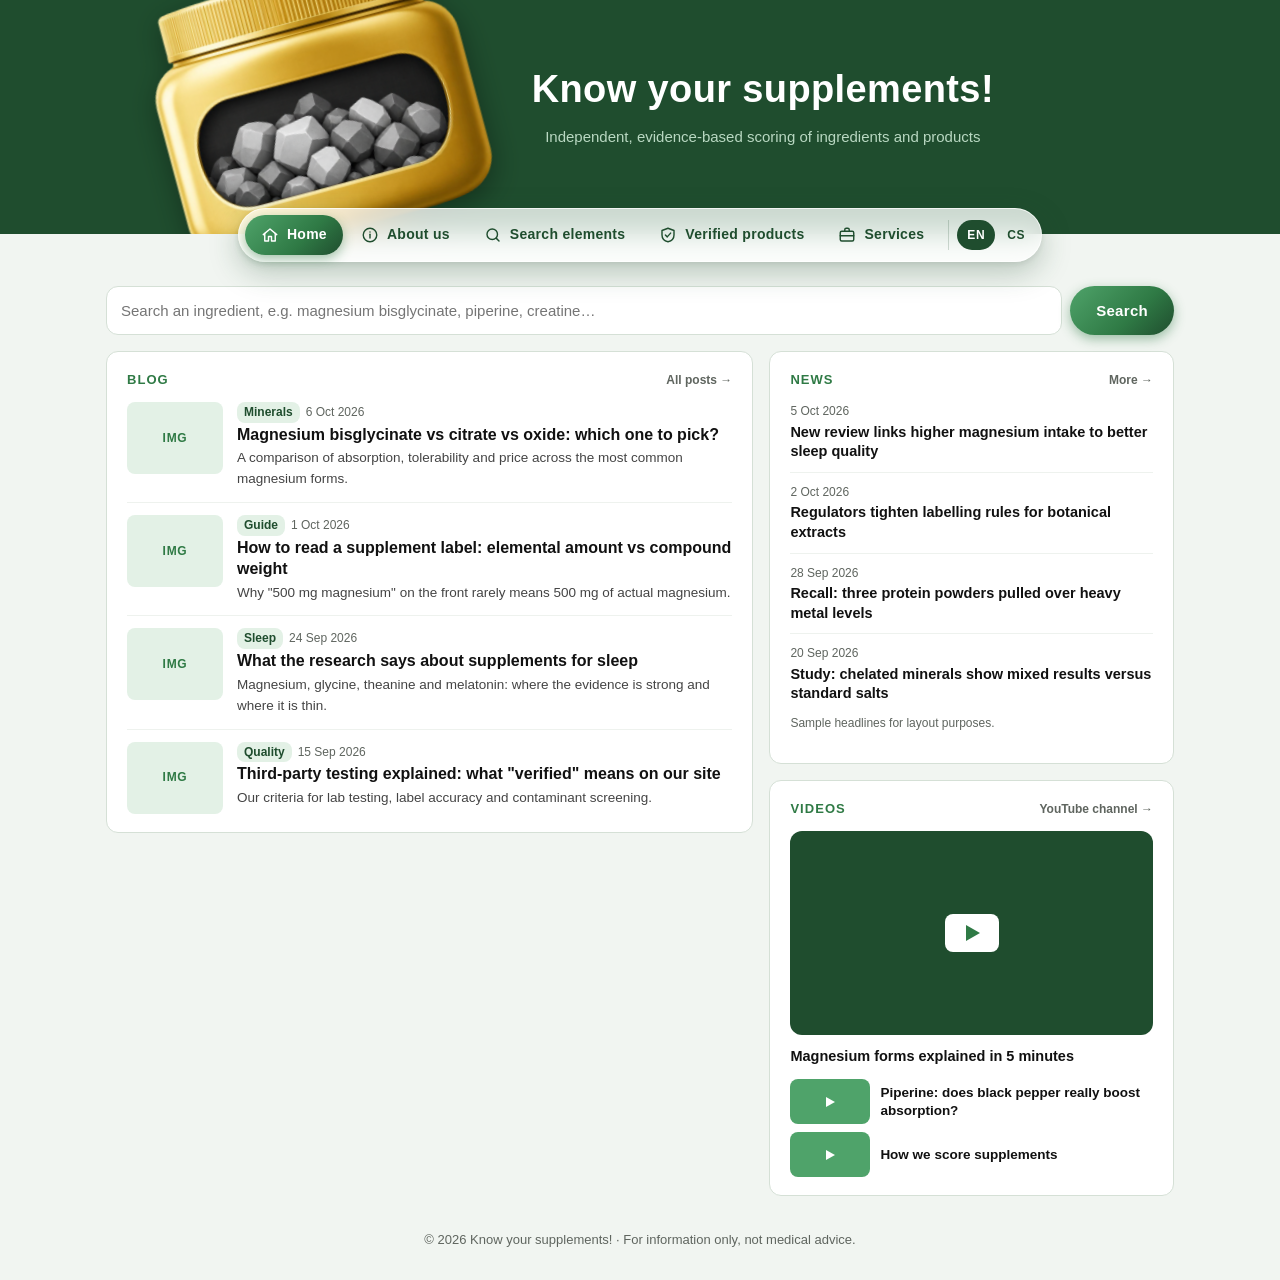
==== index.html @ 435e101f "Replace header logo with new jar artwork Larger, tilted logo that bleeds off the header and sits ove" ====
<!doctype html>
<html lang="en">
<head>
<meta charset="utf-8">
<meta name="viewport" content="width=device-width, initial-scale=1">
<title data-i18n="meta.title.home">Know your supplements!</title>
<script src="i18n.js"></script>
<script src="site.js" defer></script>
<script type="module" src="suggest.js"></script>
<link rel="stylesheet" href="site.css">
<style>
  main { max-width: 1100px; margin: 24px auto; padding: 0 16px; }
  .layout { display: grid; grid-template-columns: 1.6fr 1fr; gap: 16px; align-items: start; }
  .stack { display: grid; gap: 16px; }
  .card {
    background: var(--card); border: 1px solid var(--border);
    border-radius: var(--radius); padding: 18px 20px;
  }
  .card > h2 {
    margin: 0 0 12px; font-size: 13px; text-transform: uppercase;
    letter-spacing: .08em; color: var(--green-700);
    display: flex; justify-content: space-between; align-items: baseline;
  }
  .card > h2 a { font-size: 12px; text-transform: none; letter-spacing: 0; color: var(--muted); }
  .card > h2 a:hover { color: var(--green-700); }

  /* Search strip */
  .search { display: flex; gap: 8px; margin-bottom: 16px; }
  .search input {
    flex: 1; padding: 12px 14px; font: inherit; border: 1px solid var(--border);
    border-radius: var(--radius); background: #fff;
  }
  .search input:focus { outline: 2px solid var(--green-500); border-color: var(--green-500); }
  /* Same look as the highlighted item in the main bar (site.css .nav-indicator) */
  .search button {
    padding: 0 26px; font: inherit; font-weight: 600; letter-spacing: .02em; color: #fff; border: 0; border-radius: 999px; cursor: pointer;
    background: linear-gradient(135deg, var(--green-500), var(--green-700) 60%, var(--green-900));
    box-shadow: 0 4px 12px rgba(47,122,69,.45);
    transition: transform .2s cubic-bezier(.3,1.3,.5,1), box-shadow .2s ease, filter .2s ease;
  }
  .search button:hover { transform: translateY(-2px); box-shadow: 0 8px 18px rgba(47,122,69,.5); filter: brightness(1.06); }
  .search button:active { transform: scale(.96); box-shadow: 0 2px 6px rgba(47,122,69,.4); }
  .search button:focus-visible { outline: 2px solid var(--green-700); outline-offset: 2px; }
  @media (prefers-reduced-motion: reduce) { .search button { transition: none; } .search button:hover, .search button:active { transform: none; } }


  /* Search suggestions (suggest.js) */
  .search { position: relative; }
  .suggest {
    position: absolute; z-index: 20; top: calc(100% + 6px); left: 0; right: 0; margin: 0; padding: 6px; list-style: none;
    background: #fff; border: 1px solid var(--border); border-radius: var(--radius);
    box-shadow: 0 16px 36px rgba(31,77,46,.22); max-height: 420px; overflow: auto; transform-origin: top center;
    animation: pop .16s ease-out;
  }
  .suggest[hidden] { display: none; }
  @keyframes pop { from { opacity: 0; transform: translateY(-6px) scale(.985); } }
  .suggest a { display: flex; align-items: center; gap: 12px; padding: 8px 10px; border-radius: var(--radius-sm); }
  .suggest a.on { background: var(--green-100); }
  .suggest img { width: 40px; height: 40px; border-radius: var(--radius-sm); object-fit: cover; background: #eef3ee; flex: none; }
  .suggest .txt { display: grid; min-width: 0; flex: 1; line-height: 1.3; }
  .suggest .txt b { font-size: 14.5px; overflow: hidden; text-overflow: ellipsis; white-space: nowrap; }
  .suggest .txt small { color: var(--muted); font-size: 12.5px; }
  .suggest .rv { font-size: 11px; font-weight: 700; text-transform: uppercase; letter-spacing: .05em; color: var(--green-900); background: var(--green-100); border-radius: 999px; padding: 2px 8px; }
  .suggest .pr { font-weight: 700; font-size: 14px; color: var(--green-900); }
  .suggest a.all { justify-content: center; color: var(--green-700); font-weight: 600; font-size: 14px; margin-top: 4px; border-top: 1px solid #eef2ee; border-radius: 0 0 var(--radius-sm) var(--radius-sm); }
  .suggest .none { padding: 14px; text-align: center; color: var(--muted); }
  @media (prefers-reduced-motion: reduce) { .suggest { animation: none; } }

  /* Posts */
  .post { display: grid; grid-template-columns: 96px 1fr; gap: 14px; padding: 12px 0; border-bottom: 1px solid #eef2ee; }
  .post:first-of-type { padding-top: 0; }
  .post:last-child { border: 0; padding-bottom: 0; }
  .thumb { background: var(--green-100); border-radius: var(--radius-sm); height: 72px; display: grid; place-items: center; color: var(--green-700); font-size: 12px; font-weight: 700; letter-spacing: .06em; }
  .meta { font-size: 12px; color: var(--muted); margin-bottom: 2px; }
  .tag { display: inline-block; background: var(--green-100); color: var(--green-900); border-radius: var(--radius-sm); padding: 1px 7px; margin-right: 6px; font-weight: 600; }
  .post h3 { margin: 0 0 3px; font-size: 16px; line-height: 1.3; }
  .post h3 a:hover { color: var(--green-700); }
  .post p { margin: 0; font-size: 13.5px; color: #444; }

  /* News */
  .news li { list-style: none; padding: 10px 0; border-bottom: 1px solid #eef2ee; }
  .news li:last-child { border: 0; padding-bottom: 0; }
  .news li:first-child { padding-top: 0; }
  .news ul { margin: 0; padding: 0; }
  .news a { font-weight: 600; font-size: 14.5px; display: block; line-height: 1.35; }
  .news a:hover { color: var(--green-700); }

  /* Video */
  .video-main {
    position: relative; aspect-ratio: 16 / 9; background: var(--green-900); border-radius: var(--radius);
    display: grid; place-items: center; color: #fff; margin-bottom: 10px;
  }
  .video-main iframe { position: absolute; inset: 0; width: 100%; height: 100%; border: 0; border-radius: var(--radius); }
  .play { width: 54px; height: 38px; background: #fff; border-radius: var(--radius-sm); display: grid; place-items: center; }
  .play::after { content: ""; border-left: 14px solid var(--green-700); border-top: 8px solid transparent; border-bottom: 8px solid transparent; margin-left: 3px; }
  .video-title { font-weight: 600; font-size: 14.5px; margin: 0 0 12px; }
  .video-list { display: grid; gap: 8px; }
  .video-item { display: grid; grid-template-columns: 80px 1fr; gap: 10px; align-items: center; font-size: 13.5px; line-height: 1.3; }
  .video-item .t { background: var(--green-500); border-radius: var(--radius-sm); height: 45px; display: grid; place-items: center; }
  .video-item .t::after { content: ""; border-left: 9px solid #fff; border-top: 5px solid transparent; border-bottom: 5px solid transparent; }
  .video-item:hover b { color: var(--green-700); }

  .note { font-size: 12px; color: var(--muted); margin-top: 10px; }

  @media (max-width: 800px) {
    .layout { grid-template-columns: 1fr; }
    .post { grid-template-columns: 72px 1fr; }
  }
</style>
</head>
<body>

<header class="hero hero--logo">
  <img class="logo" src="assets/logo.png" alt="" width="322" height="268">
  <div class="hero-text">
    <h1 data-i18n="hero.title">Know your supplements!</h1>
    <p data-i18n="hero.sub">Independent, evidence-based scoring of ingredients and products</p>
  </div>
</header>

<nav class="nav">
  <div class="inner">
    <a href="#" class="active"><svg class="ico" viewBox="0 0 24 24" aria-hidden="true"><path d="M3 11.5 12 4l9 7.5"/><path d="M5 10v10h5v-6h4v6h5V10"/></svg><span class="lbl" data-i18n="nav.home">Home</span></a>
    <a href="#about"><svg class="ico" viewBox="0 0 24 24" aria-hidden="true"><circle cx="12" cy="12" r="9"/><path d="M12 11v5"/><path d="M12 8h.01"/></svg><span class="lbl" data-i18n="nav.about">About us</span></a>
    <a href="supplement-finder/index.html"><svg class="ico" viewBox="0 0 24 24" aria-hidden="true"><circle cx="11" cy="11" r="7"/><path d="m20 20-3.5-3.5"/></svg><span class="lbl" data-i18n="nav.search">Search elements</span></a>
    <a href="#verified"><svg class="ico" viewBox="0 0 24 24" aria-hidden="true"><path d="M12 3 4 6v6c0 4.5 3.4 8 8 9 4.6-1 8-4.5 8-9V6l-8-3Z"/><path d="m8.5 12 2.5 2.5 4.5-5"/></svg><span class="lbl" data-i18n="nav.verified">Verified products</span></a>
    <a href="services/index.html"><svg class="ico" viewBox="0 0 24 24" aria-hidden="true"><rect x="3" y="7" width="18" height="13" rx="2"/><path d="M9 7V5a2 2 0 0 1 2-2h2a2 2 0 0 1 2 2v2"/><path d="M3 13h18"/></svg><span class="lbl" data-i18n="nav.services">Services</span></a>
  </div>
</nav>

<main>
  <form class="search" id="search" action="supplement-finder/index.html" method="get">
    <input type="search" name="q" data-i18n-placeholder="search.placeholder" data-i18n-aria="search.aria" placeholder="Search an ingredient, e.g. magnesium bisglycinate, piperine, creatine…" aria-label="Search ingredients">
    <button type="submit" data-i18n="search.button">Search</button>
  </form>

  <div class="layout">
    <!-- LEFT: blog -->
    <section class="card">
      <h2><span data-i18n="blog.title">Blog</span> <a href="#" data-i18n="blog.all">All posts →</a></h2>

      <article class="post">
        <div class="thumb">IMG</div>
        <div>
          <div class="meta"><span class="tag" data-i18n="post1.tag">Minerals</span><span data-i18n="post1.date">6 Oct 2026</span></div>
          <h3><a href="review.html?id=magnesium-bisglycinate" data-i18n="post1.title">Magnesium bisglycinate vs citrate vs oxide: which one to pick?</a></h3>
          <p data-i18n="post1.text">A comparison of absorption, tolerability and price across the most common magnesium forms.</p>
        </div>
      </article>
      <article class="post">
        <div class="thumb">IMG</div>
        <div>
          <div class="meta"><span class="tag" data-i18n="post2.tag">Guide</span><span data-i18n="post2.date">1 Oct 2026</span></div>
          <h3><a href="#" data-i18n="post2.title">How to read a supplement label: elemental amount vs compound weight</a></h3>
          <p data-i18n="post2.text">Why "500 mg magnesium" on the front rarely means 500 mg of actual magnesium.</p>
        </div>
      </article>
      <article class="post">
        <div class="thumb">IMG</div>
        <div>
          <div class="meta"><span class="tag" data-i18n="post3.tag">Sleep</span><span data-i18n="post3.date">24 Sep 2026</span></div>
          <h3><a href="#" data-i18n="post3.title">What the research says about supplements for sleep</a></h3>
          <p data-i18n="post3.text">Magnesium, glycine, theanine and melatonin: where the evidence is strong and where it is thin.</p>
        </div>
      </article>
      <article class="post">
        <div class="thumb">IMG</div>
        <div>
          <div class="meta"><span class="tag" data-i18n="post4.tag">Quality</span><span data-i18n="post4.date">15 Sep 2026</span></div>
          <h3><a href="#" data-i18n="post4.title">Third-party testing explained: what "verified" means on our site</a></h3>
          <p data-i18n="post4.text">Our criteria for lab testing, label accuracy and contaminant screening.</p>
        </div>
      </article>
    </section>

    <!-- RIGHT: news + video -->
    <div class="stack">
      <section class="card news">
        <h2><span data-i18n="news.title">News</span> <a href="#" data-i18n="news.more">More →</a></h2>
        <ul>
          <li><div class="meta" data-i18n="news1.date">5 Oct 2026</div><a href="#" data-i18n="news1.title">New review links higher magnesium intake to better sleep quality</a></li>
          <li><div class="meta" data-i18n="news2.date">2 Oct 2026</div><a href="#" data-i18n="news2.title">Regulators tighten labelling rules for botanical extracts</a></li>
          <li><div class="meta" data-i18n="news3.date">28 Sep 2026</div><a href="#" data-i18n="news3.title">Recall: three protein powders pulled over heavy metal levels</a></li>
          <li><div class="meta" data-i18n="news4.date">20 Sep 2026</div><a href="#" data-i18n="news4.title">Study: chelated minerals show mixed results versus standard salts</a></li>
        </ul>
        <p class="note" data-i18n="news.note">Sample headlines for layout purposes.</p>
      </section>

      <section class="card">
        <h2><span data-i18n="videos.title">Videos</span> <a href="#" data-i18n="videos.channel">YouTube channel →</a></h2>
        <!-- Replace the placeholder below with:
             <iframe src="https://www.youtube.com/embed/VIDEO_ID" allowfullscreen></iframe> -->
        <div class="video-main"><div class="play"></div></div>
        <p class="video-title" data-i18n="video.main">Magnesium forms explained in 5 minutes</p>
        <div class="video-list">
          <a href="#" class="video-item"><div class="t"></div><b data-i18n="video.2">Piperine: does black pepper really boost absorption?</b></a>
          <a href="#" class="video-item"><div class="t"></div><b data-i18n="video.3">How we score supplements</b></a>
        </div>
      </section>
    </div>
  </div>
</main>

<footer data-i18n="footer">© 2026 Know your supplements! · For information only, not medical advice.</footer>
</body>
</html>
---- site.css ----
/* Shared site styles: tokens, base, header (hero), main bar (nav), footer.
   Loaded by index.html and supplement-finder/index.html. */
:root {
  --bg: #f1f5f1;
  --card: #ffffff;
  --border: #d5e0d6;
  --green-900: #1f4d2e;
  --green-700: #2f7a45;
  --green-500: #4fa36a;
  --green-100: #e3f1e6;
  --text: #111111;
  --muted: #5f655f;
  --warn: #b3261e;
  --radius: 12px;     /* cards, inputs, buttons */
  --radius-sm: 8px;   /* tags, small thumbnails */
  /* aliases used by the supplement finder */
  --line: var(--border);
  --accent: var(--green-700);
  --accent-soft: var(--green-100);
}
* { box-sizing: border-box; }
body {
  margin: 0; background: var(--bg); color: var(--text);
  font: 15px/1.55 -apple-system, "Segoe UI", Helvetica, Arial, sans-serif;
}
a { color: inherit; text-decoration: none; }

/* Header */
.hero { background: var(--green-900); color: #fff; padding: 36px 24px 30px; text-align: center; }
.hero h1 { margin: 0 0 6px; font-size: 38px; letter-spacing: .01em; }
.hero p { margin: 0; color: #b9d8c2; }

/* Header with logo (opt-in via class hero--logo). The logo is oversized and tilted; the header crops it top and bottom,
   and the negative left margin pushes it out to the left, over the left end of the main bar. */
.hero--logo { display: flex; align-items: center; justify-content: center; gap: 24px; overflow: hidden; }
.hero--logo .logo {
  height: 268px; width: auto; flex: none; margin: -66px 0 -66px -100px;  /* negative margins: size does not change the header height */
  transform: rotate(-15deg); transform-origin: center;
  translate: -30px 0;   /* nudges only the logo to the left; the title stays put */
  filter: drop-shadow(0 8px 14px rgba(0,0,0,.35));
}
@media (max-width: 800px) {
  .hero--logo { flex-direction: column; gap: 6px; }
  .hero--logo .logo { height: 160px; margin: -30px 0 -6px; translate: -20px 0; }
}

/* Main bar: floating pill that overlaps the header. A highlight slides to the hovered item (site.js). */
.hero { padding-bottom: 62px; }
.nav { position: sticky; top: 12px; z-index: 10; margin-top: -26px; pointer-events: none; }
.nav .inner {
  pointer-events: auto; position: relative; width: max-content; max-width: calc(100% - 24px); margin: 0 auto;
  display: flex; align-items: center; gap: 2px; padding: 6px;
  background: rgba(255,255,255,.78); -webkit-backdrop-filter: blur(14px) saturate(1.5); backdrop-filter: blur(14px) saturate(1.5);
  border: 1px solid rgba(255,255,255,.75); border-radius: 999px;
  box-shadow: 0 10px 30px rgba(31,77,46,.28), 0 2px 6px rgba(0,0,0,.08);
}
.nav-indicator {
  position: absolute; top: 6px; bottom: 6px; left: 0; width: 0; border-radius: 999px; z-index: 0; pointer-events: none;
  background: linear-gradient(135deg, var(--green-500), var(--green-700) 60%, var(--green-900));
  box-shadow: 0 4px 12px rgba(47,122,69,.45); opacity: 0;
}
.nav-indicator.ready { opacity: 1; transition: transform .35s cubic-bezier(.3,1.3,.5,1), width .35s cubic-bezier(.3,1.3,.5,1), opacity .2s; }
.nav a {
  position: relative; z-index: 1; display: flex; align-items: center; gap: 8px; white-space: nowrap;
  padding: 9px 16px; border-radius: 999px; color: var(--green-900); font-weight: 600; font-size: 14px; letter-spacing: .02em;
  transition: color .2s ease;
}
.nav a .ico { width: 18px; height: 18px; flex: none; fill: none; stroke: currentColor; stroke-width: 1.9; stroke-linecap: round; stroke-linejoin: round; transition: transform .3s cubic-bezier(.3,1.5,.5,1); }
.nav a.hot { color: #fff; }
.nav a:hover .ico, .nav a:focus-visible .ico { transform: scale(1.18) rotate(-6deg); }
.nav a:active { transform: scale(.96); }
.nav a:focus-visible { outline: 2px solid var(--green-700); outline-offset: 1px; }
.nav.no-js a.active { background: var(--green-700); color: #fff; } /* before site.js positions the indicator */
@media (max-width: 640px) { /* phones: icons only, the name is still read by screen readers */
  .nav a { padding: 10px 13px; }
  .nav a .lbl { position: absolute; width: 1px; height: 1px; overflow: hidden; clip: rect(0 0 0 0); white-space: nowrap; }
}
@media (prefers-reduced-motion: reduce) {
  .nav-indicator.ready, .nav a, .nav a .ico { transition: none; }
  .nav a:hover .ico, .nav a:focus-visible .ico { transform: none; }
}

footer { text-align: center; color: var(--muted); font-size: 13px; padding: 10px 16px 30px; }

@media (max-width: 800px) {
  .hero h1 { font-size: 30px; }
}

/* Language switcher (injected by i18n.js) and no-flash loading state */
html.i18n-loading body { visibility: hidden; }
.nav .lang { position: relative; z-index: 1; display: flex; align-items: center; gap: 2px; margin-left: 6px; padding-left: 8px; border-left: 1px solid rgba(31,77,46,.2); }
.nav .lang button {
  font: inherit; font-size: 12px; font-weight: 700; letter-spacing: .05em; color: var(--green-900);
  background: transparent; border: 0; border-radius: 999px; padding: 6px 10px; cursor: pointer; transition: background .2s, color .2s;
}
.nav .lang button:hover { background: var(--green-100); }
.nav .lang button[aria-pressed="true"] { background: var(--green-900); color: #fff; }
@media (max-width: 640px) { .nav .lang { margin-left: 2px; padding-left: 4px; } .nav .lang button { padding: 6px 7px; } }
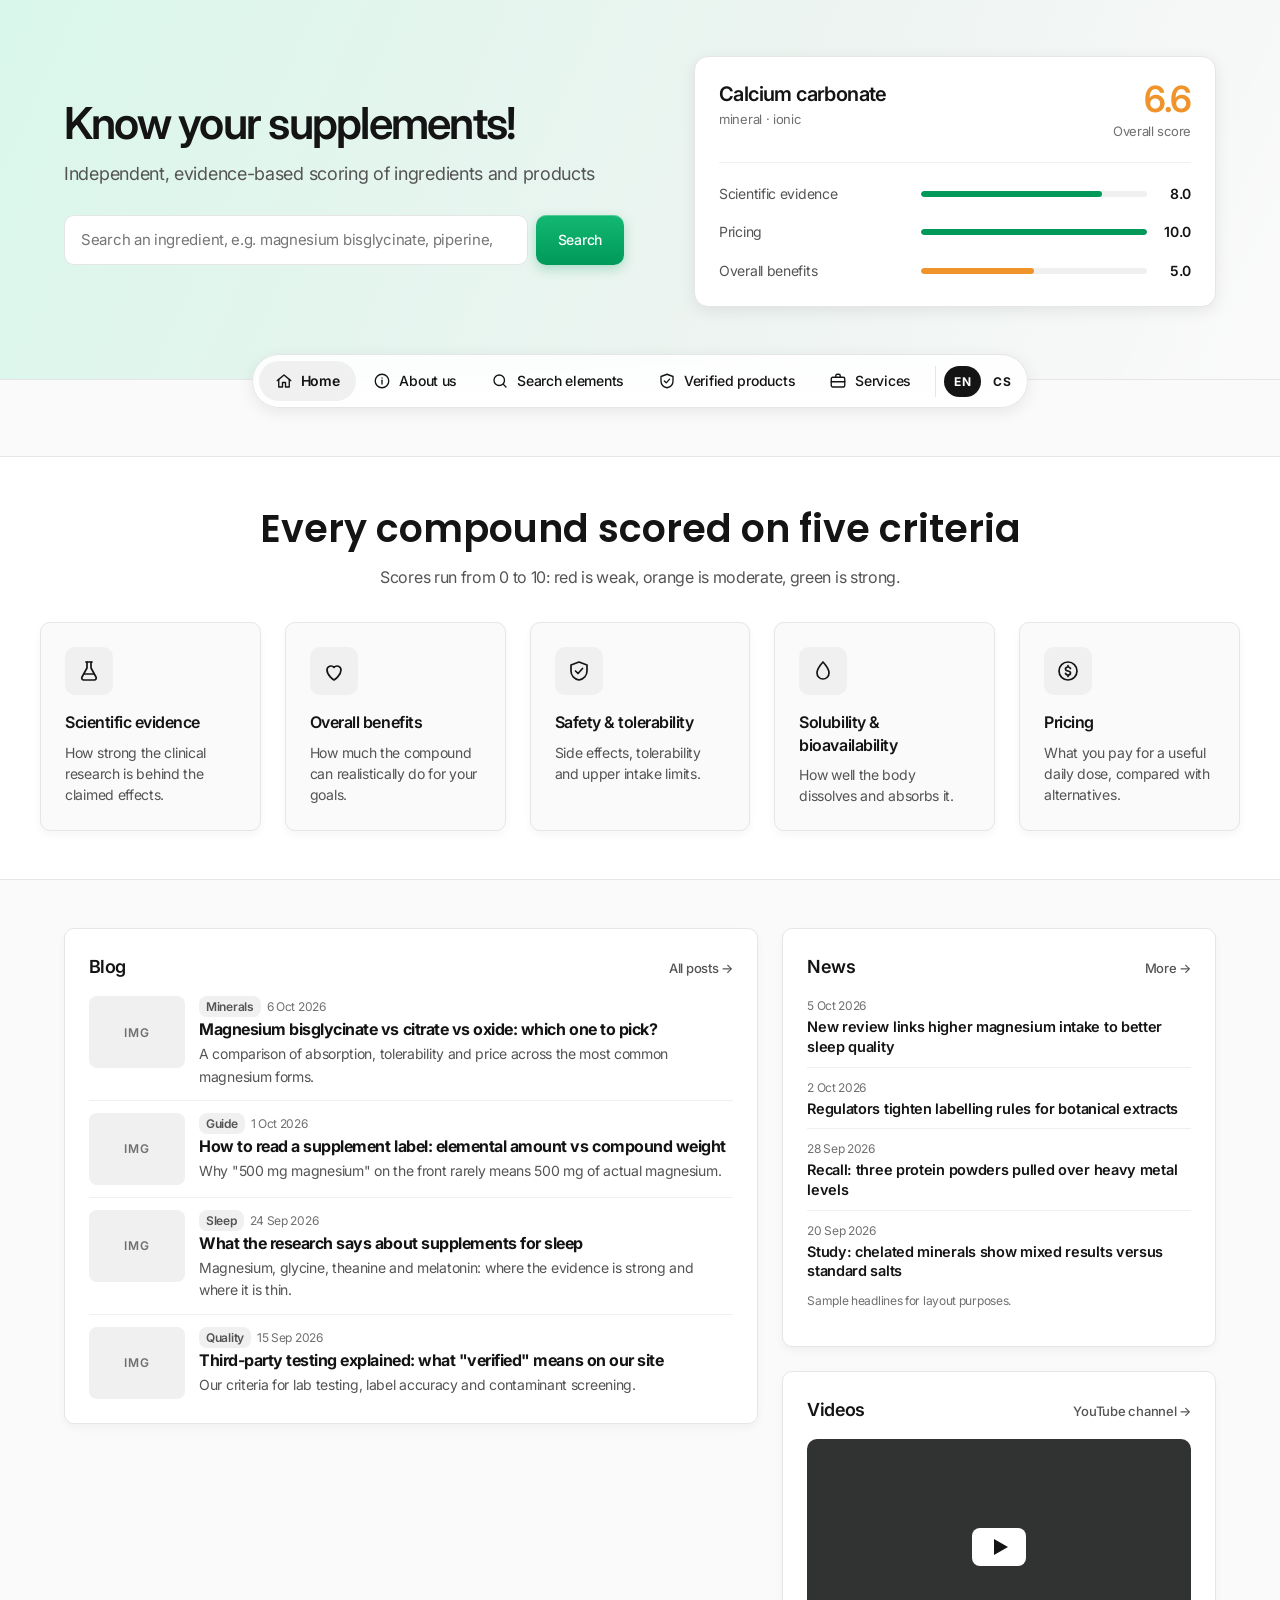
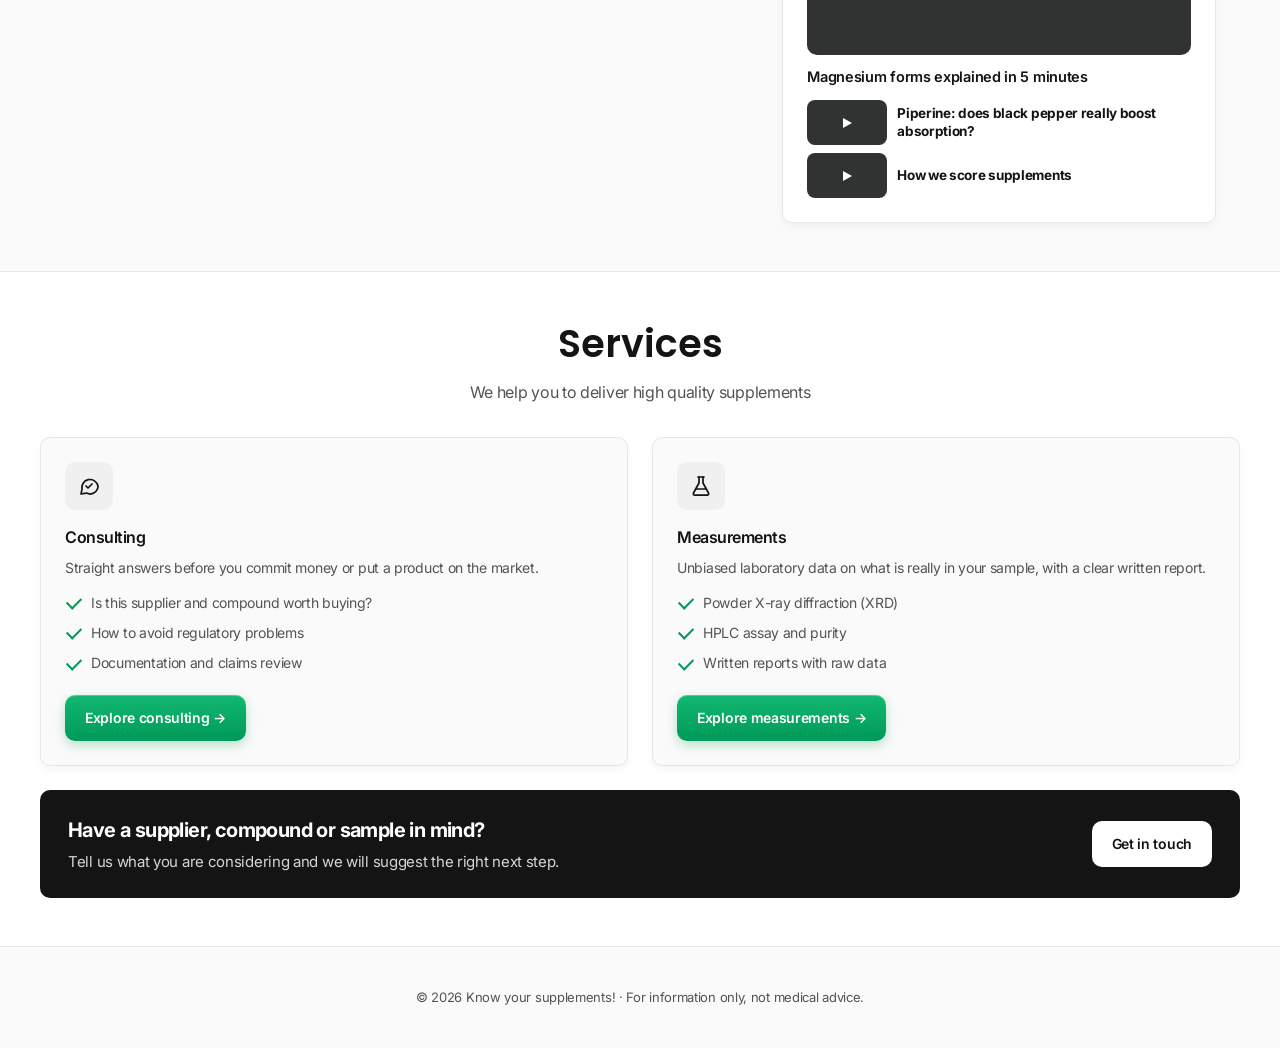
==== commit 4e490154: "Redesign landing page: neutral canvas, Inter/Poppins, hero with random score card, scoring and servi" ====
--- a/index.html
+++ b/index.html
@@ -7,40 +7,109 @@
 <script src="i18n.js"></script>
 <script src="site.js" defer></script>
 <script type="module" src="suggest.js"></script>
+<script type="module" src="featured.js"></script>
 <link rel="stylesheet" href="site.css">
 <style>
-  main { max-width: 1100px; margin: 24px auto; padding: 0 16px; }
-  .layout { display: grid; grid-template-columns: 1.6fr 1fr; gap: 16px; align-items: start; }
-  .stack { display: grid; gap: 16px; }
+  main { max-width: 1200px; margin: 48px auto 0; padding: 0 24px; }
+  .layout { display: grid; grid-template-columns: 1.6fr 1fr; gap: 24px; align-items: start; }
+  .stack { display: grid; gap: 24px; }
   .card {
     background: var(--card); border: 1px solid var(--border);
-    border-radius: var(--radius); padding: 18px 20px;
+    border-radius: var(--radius); padding: 24px; box-shadow: var(--shadow-sm);
   }
   .card > h2 {
-    margin: 0 0 12px; font-size: 13px; text-transform: uppercase;
-    letter-spacing: .08em; color: var(--green-700);
+    margin: 0 0 16px; font-size: 18px; font-weight: 600; line-height: 1.5; color: var(--text);
     display: flex; justify-content: space-between; align-items: baseline;
   }
-  .card > h2 a { font-size: 12px; text-transform: none; letter-spacing: 0; color: var(--muted); }
-  .card > h2 a:hover { color: var(--green-700); }
+  .card > h2 a { font-size: 13px; font-weight: 500; letter-spacing: -0.02em; color: var(--muted); }
+  .card > h2 a:hover { color: var(--text); text-decoration: underline; }
+
+  /* Hero: text + search left, framed score card right */
+  .home-hero { background: linear-gradient(114deg, rgba(30,229,146,.15), rgba(0,128,74,.05) 60%, rgba(250,250,250,0)); border-bottom: 1px solid var(--border); padding: 56px max(24px, calc((100% - 1200px) / 2 + 24px)) 72px; display: grid; grid-template-columns: 1.1fr 1fr; gap: 56px; align-items: stretch; }
+  .home-hero .intro { display: flex; flex-direction: column; justify-content: center; gap: 28px; }
+  .home-hero .intro > div > :last-child { margin-bottom: 0; }
+    .home-hero h1 { margin: 0 0 12px; font-size: 44px; line-height: 1.15; font-weight: 600; letter-spacing: -0.04em; }
+  .home-hero .lead { margin: 0; font-size: 18px; line-height: 1.5; color: var(--muted); max-width: 30em; }
+  .home-hero .search { margin: 0; max-width: 560px; }
+  .mock { background: var(--card); border: 1px solid var(--border); border-radius: 14px; box-shadow: var(--shadow-md); padding: 24px; }
+  .mock { display: block; min-height: 230px; color: inherit; transition: box-shadow .2s ease; }
+  .mock:hover { box-shadow: 0 8px 24px rgba(0,0,0,.1); }
+  .mock-score strong.lo { color: #d64545; } .mock-score strong.mid { color: #f0932b; } .mock-score strong.hi { color: var(--green-700); }
+  .mock-top { display: flex; justify-content: space-between; align-items: flex-start; gap: 16px; padding-bottom: 20px; border-bottom: 1px solid var(--veil); }
+  .mock-top b { display: block; font-size: 20px; font-weight: 600; letter-spacing: -0.03em; line-height: 1.3; }
+  .mock-top small { color: var(--faint); font-size: 13px; }
+  .mock-score { text-align: right; flex: none; }
+  .mock-score strong { display: block; font-size: 36px; font-weight: 600; letter-spacing: -0.04em; line-height: 1; }
+  .mock-score small { display: block; margin-top: 4px; }
+  .mock-rows { display: grid; gap: 16px; padding-top: 20px; }
+  .mock-row { display: grid; grid-template-columns: 190px 1fr 32px; align-items: center; gap: 12px; font-size: 14px; color: var(--muted); }
+  .mock-row i { display: block; height: 6px; border-radius: 999px; background: var(--veil); overflow: hidden; }
+  .mock-row i::after { content: ""; display: block; height: 100%; width: var(--v); background: var(--c, var(--text)); border-radius: 999px; }
+  /* Score bands: up to 3 red, above 3 up to 7 orange, above 7 green */
+  .mock-row.lo { --c: #d64545; } .mock-row.mid { --c: #f0932b; } .mock-row.hi { --c: var(--green-700); }
+  .mock-row span:last-child { text-align: right; color: var(--text); font-weight: 600; }
+  @media (max-width: 900px) { .mock-row { grid-template-columns: 1fr 1fr 32px; } .home-hero { grid-template-columns: 1fr; gap: 32px; padding: 40px 16px 48px; } .home-hero h1 { font-size: 34px; } }
+
+  /* How we score: white band, centered Poppins title, five criteria cards */
+  .band { background: var(--card); border-top: 1px solid var(--border); border-bottom: 1px solid var(--border); margin-top: 48px; padding: 48px 24px; }
+  .band-in { max-width: 1200px; margin: 0 auto; }
+  .criteria { display: grid; grid-template-columns: repeat(5, 1fr); gap: 24px; margin-top: 32px; }
+  .crit { background: var(--bg); border: 1px solid var(--border); border-radius: var(--radius); padding: 24px; box-shadow: var(--shadow-sm); }
+  .crit { transition: transform .2s ease, box-shadow .2s ease, border-color .2s ease, background .2s ease; }
+  .crit:hover { transform: translateY(-4px); background: linear-gradient(160deg, rgba(30,229,146,.10), rgba(255,255,255,1) 55%); border-color: #d6d6d6; box-shadow: var(--shadow-md); }
+  .crit .ic { transition: background .2s ease, box-shadow .2s ease; }
+  .crit .ic svg { transition: stroke .2s ease; }
+  .crit:hover .ic { background: var(--grad-action); box-shadow: var(--shadow-action); }
+  .crit:hover .ic svg { stroke: #fff; }
+  @media (prefers-reduced-motion: reduce) { .crit, .crit .ic, .crit .ic svg { transition: none; } .crit:hover { transform: none; } }
+  .crit .ic { width: 48px; height: 48px; display: grid; place-items: center; background: var(--veil); border-radius: var(--radius); margin-bottom: 16px; }
+  .crit .ic svg { width: 24px; height: 24px; fill: none; stroke: var(--text); stroke-width: 1.7; stroke-linecap: round; stroke-linejoin: round; }
+  .crit h3 { margin: 0 0 8px; font-size: 16px; font-weight: 600; line-height: 1.4; }
+  .crit p { margin: 0; font-size: 14px; line-height: 1.5; color: var(--muted); }
+  @media (max-width: 1100px) { .criteria { grid-template-columns: repeat(3, 1fr); } }
+  @media (max-width: 700px) { .band { padding: 32px 16px; } .criteria { grid-template-columns: 1fr; margin-top: 32px; } main { margin-top: 32px; } }
+
+  /* Services: same band and card treatment as "How we score" */
+  .svc { scroll-margin-top: 80px; }
+  .svc + footer { margin-top: 0; border-top: 0; }
+  .svc-grid { display: grid; grid-template-columns: 1fr 1fr; gap: 24px; margin-top: 32px; }
+  .tile { display: flex; flex-direction: column; background: var(--bg); border: 1px solid var(--border); border-radius: var(--radius); padding: 24px; box-shadow: var(--shadow-sm); transition: transform .2s ease, box-shadow .2s ease, border-color .2s ease, background .2s ease; }
+  .tile:hover { transform: translateY(-4px); background: linear-gradient(160deg, rgba(30,229,146,.10), rgba(255,255,255,1) 55%); border-color: #d6d6d6; box-shadow: var(--shadow-md); }
+  .tile h2 { margin: 0 0 8px; font-size: 16px; font-weight: 600; line-height: 1.4; }
+  .tile p { margin: 0 0 10px; font-size: 14px; line-height: 1.5; color: var(--muted); }
+  .tile .btn { margin-top: auto; align-self: flex-start; }
+  .tile .badge { width: 48px; height: 48px; display: grid; place-items: center; margin-bottom: 16px; border-radius: var(--radius); background: var(--veil); color: var(--text); transition: background .2s ease, box-shadow .2s ease, color .2s ease; }
+  .tile:hover .badge { background: var(--grad-action); box-shadow: var(--shadow-action); color: #fff; }
+  .ico-lg { width: 24px; height: 24px; fill: none; stroke: currentColor; stroke-width: 1.7; stroke-linecap: round; stroke-linejoin: round; }
+  .ticks { list-style: none; margin: 4px 0 20px; padding: 0; display: grid; gap: 8px; font-size: 14px; color: var(--muted); }
+  .ticks li { position: relative; padding-left: 26px; }
+  .ticks li::before { content: ""; position: absolute; left: 2px; top: .38em; width: 12px; height: 7px; border-left: 2.5px solid var(--green-700); border-bottom: 2.5px solid var(--green-700); transform: rotate(-45deg); }
+  .btn { display: inline-block; padding: 12px 20px; border-radius: var(--radius); background: var(--grad-action); box-shadow: var(--shadow-action); color: #fff; font-weight: 600; font-size: 14px; transition: transform .2s, box-shadow .2s, filter .2s; }
+  .btn:hover { filter: brightness(1.05); transform: translateY(-2px); box-shadow: var(--shadow-action-hover); }
+  .cta { margin-top: 24px; display: flex; align-items: center; justify-content: space-between; gap: 20px; flex-wrap: wrap; padding: 24px 28px; border-radius: var(--radius); color: #fff; background: var(--text); }
+  .cta h2 { margin: 0 0 4px; font-size: 20px; color: #fff; }
+  .cta p { margin: 0; color: #d6d6d6; }
+  .cta .btn { background: #fff; color: var(--text); box-shadow: none; }
+  .cta .btn:hover { background: var(--veil); }
+  @media (max-width: 800px) { .svc-grid { grid-template-columns: 1fr; margin-top: 32px; } }
+  @media (prefers-reduced-motion: reduce) { .tile, .tile .badge, .btn { transition: none; } .tile:hover, .btn:hover { transform: none; } }
 
   /* Search strip */
   .search { display: flex; gap: 8px; margin-bottom: 16px; }
   .search input {
-    flex: 1; padding: 12px 14px; font: inherit; border: 1px solid var(--border);
-    border-radius: var(--radius); background: #fff;
-  }
-  .search input:focus { outline: 2px solid var(--green-500); border-color: var(--green-500); }
-  /* Same look as the highlighted item in the main bar (site.css .nav-indicator) */
+    flex: 1; padding: 12px 16px; font: inherit; letter-spacing: -0.02em; border: 1px solid var(--border);
+    border-radius: var(--radius); background: #fff; min-width: 0;
+  }
+  .search input:focus { outline: 2px solid var(--text); outline-offset: -1px; border-color: var(--text); }
+  /* The one filled green control on the page */
   .search button {
-    padding: 0 26px; font: inherit; font-weight: 600; letter-spacing: .02em; color: #fff; border: 0; border-radius: 999px; cursor: pointer;
-    background: linear-gradient(135deg, var(--green-500), var(--green-700) 60%, var(--green-900));
-    box-shadow: 0 4px 12px rgba(47,122,69,.45);
+    padding: 12px 22px; font: inherit; font-size: 14px; font-weight: 500; letter-spacing: -0.02em; color: #fff; border: 0; border-radius: var(--radius); cursor: pointer;
+    background: var(--grad-action); box-shadow: var(--shadow-action);
     transition: transform .2s cubic-bezier(.3,1.3,.5,1), box-shadow .2s ease, filter .2s ease;
   }
-  .search button:hover { transform: translateY(-2px); box-shadow: 0 8px 18px rgba(47,122,69,.5); filter: brightness(1.06); }
-  .search button:active { transform: scale(.96); box-shadow: 0 2px 6px rgba(47,122,69,.4); }
-  .search button:focus-visible { outline: 2px solid var(--green-700); outline-offset: 2px; }
+  .search button:hover { transform: translateY(-2px); box-shadow: var(--shadow-action-hover); filter: brightness(1.05); }
+  .search button:active { transform: translateY(0) scale(.97); box-shadow: 0 1px 0 rgba(255,255,255,.2) inset, 0 2px 6px rgba(0,153,89,.3); }
+  .search button:focus-visible { outline: 2px solid var(--text); outline-offset: 2px; }
   @media (prefers-reduced-motion: reduce) { .search button { transition: none; } .search button:hover, .search button:active { transform: none; } }
 
 
@@ -49,58 +118,58 @@
   .suggest {
     position: absolute; z-index: 20; top: calc(100% + 6px); left: 0; right: 0; margin: 0; padding: 6px; list-style: none;
     background: #fff; border: 1px solid var(--border); border-radius: var(--radius);
-    box-shadow: 0 16px 36px rgba(31,77,46,.22); max-height: 420px; overflow: auto; transform-origin: top center;
+    box-shadow: var(--shadow-md); max-height: 420px; overflow: auto; transform-origin: top center;
     animation: pop .16s ease-out;
   }
   .suggest[hidden] { display: none; }
   @keyframes pop { from { opacity: 0; transform: translateY(-6px) scale(.985); } }
   .suggest a { display: flex; align-items: center; gap: 12px; padding: 8px 10px; border-radius: var(--radius-sm); }
-  .suggest a.on { background: var(--green-100); }
-  .suggest img { width: 40px; height: 40px; border-radius: var(--radius-sm); object-fit: cover; background: #eef3ee; flex: none; }
+  .suggest a.on { background: var(--veil); }
+  .suggest img { width: 40px; height: 40px; border-radius: var(--radius-sm); object-fit: cover; background: var(--veil); flex: none; }
   .suggest .txt { display: grid; min-width: 0; flex: 1; line-height: 1.3; }
   .suggest .txt b { font-size: 14.5px; overflow: hidden; text-overflow: ellipsis; white-space: nowrap; }
   .suggest .txt small { color: var(--muted); font-size: 12.5px; }
-  .suggest .rv { font-size: 11px; font-weight: 700; text-transform: uppercase; letter-spacing: .05em; color: var(--green-900); background: var(--green-100); border-radius: 999px; padding: 2px 8px; }
-  .suggest .pr { font-weight: 700; font-size: 14px; color: var(--green-900); }
-  .suggest a.all { justify-content: center; color: var(--green-700); font-weight: 600; font-size: 14px; margin-top: 4px; border-top: 1px solid #eef2ee; border-radius: 0 0 var(--radius-sm) var(--radius-sm); }
+  .suggest .rv { font-size: 11px; font-weight: 700; text-transform: uppercase; letter-spacing: .05em; color: var(--muted); background: var(--veil); border-radius: 999px; padding: 2px 8px; }
+  .suggest .pr { font-weight: 700; font-size: 14px; color: var(--text); }
+  .suggest a.all { justify-content: center; color: var(--text); font-weight: 600; font-size: 14px; margin-top: 4px; border-top: 1px solid var(--veil); border-radius: 0 0 var(--radius-sm) var(--radius-sm); }
   .suggest .none { padding: 14px; text-align: center; color: var(--muted); }
   @media (prefers-reduced-motion: reduce) { .suggest { animation: none; } }
 
   /* Posts */
-  .post { display: grid; grid-template-columns: 96px 1fr; gap: 14px; padding: 12px 0; border-bottom: 1px solid #eef2ee; }
+  .post { display: grid; grid-template-columns: 96px 1fr; gap: 14px; padding: 12px 0; border-bottom: 1px solid var(--veil); }
   .post:first-of-type { padding-top: 0; }
   .post:last-child { border: 0; padding-bottom: 0; }
-  .thumb { background: var(--green-100); border-radius: var(--radius-sm); height: 72px; display: grid; place-items: center; color: var(--green-700); font-size: 12px; font-weight: 700; letter-spacing: .06em; }
-  .meta { font-size: 12px; color: var(--muted); margin-bottom: 2px; }
-  .tag { display: inline-block; background: var(--green-100); color: var(--green-900); border-radius: var(--radius-sm); padding: 1px 7px; margin-right: 6px; font-weight: 600; }
+  .meta { font-size: 12px; color: var(--faint); margin-bottom: 2px; }
+  .tag { display: inline-block; background: var(--veil); color: var(--muted); border-radius: var(--radius-sm); padding: 1px 7px; margin-right: 6px; font-weight: 600; }
+  .thumb { background: var(--veil); border-radius: var(--radius-sm); height: 72px; display: grid; place-items: center; color: var(--faint); font-size: 12px; font-weight: 600; letter-spacing: .06em; }
   .post h3 { margin: 0 0 3px; font-size: 16px; line-height: 1.3; }
-  .post h3 a:hover { color: var(--green-700); }
-  .post p { margin: 0; font-size: 13.5px; color: #444; }
+  .post h3 a:hover { text-decoration: underline; }
+  .post p { margin: 0; font-size: 14px; color: var(--muted); }
 
   /* News */
-  .news li { list-style: none; padding: 10px 0; border-bottom: 1px solid #eef2ee; }
+  .news li { list-style: none; padding: 10px 0; border-bottom: 1px solid var(--veil); }
   .news li:last-child { border: 0; padding-bottom: 0; }
   .news li:first-child { padding-top: 0; }
   .news ul { margin: 0; padding: 0; }
   .news a { font-weight: 600; font-size: 14.5px; display: block; line-height: 1.35; }
-  .news a:hover { color: var(--green-700); }
+  .news a:hover { text-decoration: underline; }
 
   /* Video */
   .video-main {
-    position: relative; aspect-ratio: 16 / 9; background: var(--green-900); border-radius: var(--radius);
+    position: relative; aspect-ratio: 16 / 9; background: #313232; border-radius: var(--radius);
     display: grid; place-items: center; color: #fff; margin-bottom: 10px;
   }
   .video-main iframe { position: absolute; inset: 0; width: 100%; height: 100%; border: 0; border-radius: var(--radius); }
   .play { width: 54px; height: 38px; background: #fff; border-radius: var(--radius-sm); display: grid; place-items: center; }
-  .play::after { content: ""; border-left: 14px solid var(--green-700); border-top: 8px solid transparent; border-bottom: 8px solid transparent; margin-left: 3px; }
+  .play::after { content: ""; border-left: 14px solid var(--text); border-top: 8px solid transparent; border-bottom: 8px solid transparent; margin-left: 3px; }
   .video-title { font-weight: 600; font-size: 14.5px; margin: 0 0 12px; }
   .video-list { display: grid; gap: 8px; }
   .video-item { display: grid; grid-template-columns: 80px 1fr; gap: 10px; align-items: center; font-size: 13.5px; line-height: 1.3; }
-  .video-item .t { background: var(--green-500); border-radius: var(--radius-sm); height: 45px; display: grid; place-items: center; }
+  .video-item .t { background: #313232; border-radius: var(--radius-sm); height: 45px; display: grid; place-items: center; }
   .video-item .t::after { content: ""; border-left: 9px solid #fff; border-top: 5px solid transparent; border-bottom: 5px solid transparent; }
-  .video-item:hover b { color: var(--green-700); }
-
-  .note { font-size: 12px; color: var(--muted); margin-top: 10px; }
+  .video-item:hover b { text-decoration: underline; }
+
+  .note { font-size: 12px; color: var(--faint); margin-top: 10px; }
 
   @media (max-width: 800px) {
     .layout { grid-template-columns: 1fr; }
@@ -110,12 +179,18 @@
 </head>
 <body>
 
-<header class="hero hero--logo">
-  <img class="logo" src="assets/logo.png" alt="" width="322" height="268">
-  <div class="hero-text">
+<header class="home-hero">
+  <div class="intro">
+    <div>
     <h1 data-i18n="hero.title">Know your supplements!</h1>
-    <p data-i18n="hero.sub">Independent, evidence-based scoring of ingredients and products</p>
-  </div>
+    <p class="lead" data-i18n="hero.sub">Independent, evidence-based scoring of ingredients and products</p>
+    </div>
+    <form class="search" id="search" action="supplement-finder/index.html" method="get">
+    <input type="search" name="q" data-i18n-placeholder="search.placeholder" data-i18n-aria="search.aria" placeholder="Search an ingredient, e.g. magnesium bisglycinate, piperine, creatine…" aria-label="Search ingredients">
+    <button type="submit" data-i18n="search.button">Search</button>
+  </form>
+  </div>
+  <a class="mock" id="featured" aria-busy="true" href="supplement-finder/index.html"></a>
 </header>
 
 <nav class="nav">
@@ -124,16 +199,25 @@
     <a href="#about"><svg class="ico" viewBox="0 0 24 24" aria-hidden="true"><circle cx="12" cy="12" r="9"/><path d="M12 11v5"/><path d="M12 8h.01"/></svg><span class="lbl" data-i18n="nav.about">About us</span></a>
     <a href="supplement-finder/index.html"><svg class="ico" viewBox="0 0 24 24" aria-hidden="true"><circle cx="11" cy="11" r="7"/><path d="m20 20-3.5-3.5"/></svg><span class="lbl" data-i18n="nav.search">Search elements</span></a>
     <a href="#verified"><svg class="ico" viewBox="0 0 24 24" aria-hidden="true"><path d="M12 3 4 6v6c0 4.5 3.4 8 8 9 4.6-1 8-4.5 8-9V6l-8-3Z"/><path d="m8.5 12 2.5 2.5 4.5-5"/></svg><span class="lbl" data-i18n="nav.verified">Verified products</span></a>
-    <a href="services/index.html"><svg class="ico" viewBox="0 0 24 24" aria-hidden="true"><rect x="3" y="7" width="18" height="13" rx="2"/><path d="M9 7V5a2 2 0 0 1 2-2h2a2 2 0 0 1 2 2v2"/><path d="M3 13h18"/></svg><span class="lbl" data-i18n="nav.services">Services</span></a>
+    <a href="#services"><svg class="ico" viewBox="0 0 24 24" aria-hidden="true"><rect x="3" y="7" width="18" height="13" rx="2"/><path d="M9 7V5a2 2 0 0 1 2-2h2a2 2 0 0 1 2 2v2"/><path d="M3 13h18"/></svg><span class="lbl" data-i18n="nav.services">Services</span></a>
   </div>
 </nav>
 
+<section class="band" id="about">
+  <div class="band-in">
+    <h2 class="section-title" data-i18n="how.title">Every compound scored on five criteria</h2>
+    <p class="section-sub" data-i18n="how.sub">Scores run from 0 to 10: red is weak, orange is moderate, green is strong.</p>
+    <div class="criteria">
+      <article class="crit"><div class="ic"><svg viewBox="0 0 24 24" aria-hidden="true"><path d="M9 3h6"/><path d="M10 3v6l-5 9a2 2 0 0 0 1.8 3h10.4A2 2 0 0 0 19 18l-5-9V3"/><path d="M7.5 15h9"/></svg></div><h3 data-i18n="review.score.evidence">evidence</h3><p data-i18n="how.evidence">evidence</p></article>
+      <article class="crit"><div class="ic"><svg viewBox="0 0 24 24" aria-hidden="true"><path d="M12 21s-7-4.4-7-10a4 4 0 0 1 7-2.6A4 4 0 0 1 19 11c0 5.6-7 10-7 10Z"/></svg></div><h3 data-i18n="review.score.benefits">benefits</h3><p data-i18n="how.benefits">benefits</p></article>
+      <article class="crit"><div class="ic"><svg viewBox="0 0 24 24" aria-hidden="true"><path d="M12 3 4 6v6c0 4.5 3.4 8 8 9 4.6-1 8-4.5 8-9V6l-8-3Z"/><path d="m8.5 12 2.5 2.5 4.5-5"/></svg></div><h3 data-i18n="review.score.safety">safety</h3><p data-i18n="how.safety">safety</p></article>
+      <article class="crit"><div class="ic"><svg viewBox="0 0 24 24" aria-hidden="true"><path d="M12 3s6 6.5 6 11a6 6 0 0 1-12 0c0-4.500 6-11 6-11Z"/></svg></div><h3 data-i18n="review.score.bioavailability">bioavailability</h3><p data-i18n="how.bioavailability">bioavailability</p></article>
+      <article class="crit"><div class="ic"><svg viewBox="0 0 24 24" aria-hidden="true"><circle cx="12" cy="12" r="9"/><path d="M14.5 9.5c-.5-1-1.500-1.500-2.500-1.500-1.500 0-2.500.8-2.500 2s1 1.700 2.500 2 2.500.8 2.500 2-1 2-2.500 2c-1 0-2-.5-2.500-1.500M12 6.500V8m0 8v1.500"/></svg></div><h3 data-i18n="review.score.pricing">pricing</h3><p data-i18n="how.pricing">pricing</p></article>
+    </div>
+  </div>
+</section>
+
 <main>
-  <form class="search" id="search" action="supplement-finder/index.html" method="get">
-    <input type="search" name="q" data-i18n-placeholder="search.placeholder" data-i18n-aria="search.aria" placeholder="Search an ingredient, e.g. magnesium bisglycinate, piperine, creatine…" aria-label="Search ingredients">
-    <button type="submit" data-i18n="search.button">Search</button>
-  </form>
-
   <div class="layout">
     <!-- LEFT: blog -->
     <section class="card">
@@ -143,7 +227,7 @@
         <div class="thumb">IMG</div>
         <div>
           <div class="meta"><span class="tag" data-i18n="post1.tag">Minerals</span><span data-i18n="post1.date">6 Oct 2026</span></div>
-          <h3><a href="review.html?id=magnesium-bisglycinate" data-i18n="post1.title">Magnesium bisglycinate vs citrate vs oxide: which one to pick?</a></h3>
+          <h3><a href="supplement-finder/reviews/review.html?id=magnesium-bisglycinate" data-i18n="post1.title">Magnesium bisglycinate vs citrate vs oxide: which one to pick?</a></h3>
           <p data-i18n="post1.text">A comparison of absorption, tolerability and price across the most common magnesium forms.</p>
         </div>
       </article>
@@ -201,6 +285,36 @@
   </div>
 </main>
 
+<section class="band svc" id="services">
+  <div class="band-in">
+    <h2 class="section-title" data-i18n="svc.h1">Services</h2>
+    <p class="section-sub" data-i18n="svc.sub">We help you to deliver high quality supplements</p>
+    <div class="svc-grid">
+      <article class="panel tile">
+        <div class="badge"><svg class="ico-lg" viewBox="0 0 24 24" aria-hidden="true"><path d="M21 12a8 8 0 0 1-11.6 7.1L4 20l1-4.6A8 8 0 1 1 21 12Z"/><path d="m9 12 2 2 4-4"/></svg></div>
+        <h2 data-i18n="svc.con.title">Consulting</h2>
+        <p data-i18n="svc.con.text">Straight answers before you commit money or put a product on the market.</p>
+        <ul class="ticks"><li data-i18n="svc.con.b.1">Is this supplier and compound worth buying?</li><li data-i18n="svc.con.b.2">How to avoid regulatory problems</li><li data-i18n="svc.con.b.3">Documentation and claims review</li></ul>
+        <a class="btn" href="services/consulting.html" data-i18n="svc.con.link">Explore consulting →</a>
+      </article>
+      <article class="panel tile">
+        <div class="badge"><svg class="ico-lg" viewBox="0 0 24 24" aria-hidden="true"><path d="M9 3h6"/><path d="M10 3v6L4.5 19a1.5 1.5 0 0 0 1.3 2.2h12.4a1.5 1.5 0 0 0 1.3-2.2L14 9V3"/><path d="M7.5 15h9"/></svg></div>
+        <h2 data-i18n="svc.mea.title">Measurements</h2>
+        <p data-i18n="svc.mea.text">Unbiased laboratory data on what is really in your sample, with a clear written report.</p>
+        <ul class="ticks"><li data-i18n="svc.mea.b.1">Powder X-ray diffraction (XRD)</li><li data-i18n="svc.mea.b.2">HPLC assay and purity</li><li data-i18n="svc.mea.b.3">Written reports with raw data</li></ul>
+        <a class="btn" href="services/measurements.html" data-i18n="svc.mea.link">Explore measurements →</a>
+      </article>
+    </div>
+    <section class="cta">
+      <div>
+        <h2 data-i18n="cta.title">Have a supplier, compound or sample in mind?</h2>
+        <p data-i18n="cta.text">Tell us what you are considering and we will suggest the right next step.</p>
+      </div>
+      <a class="btn" href="mailto:info@example.com" data-i18n="cta.button">Get in touch</a>
+    </section>
+  </div>
+</section>
+
 <footer data-i18n="footer">© 2026 Know your supplements! · For information only, not medical advice.</footer>
 </body>
 </html>
--- a/site.css
+++ b/site.css
@@ -1,98 +1,103 @@
 /* Shared site styles: tokens, base, header (hero), main bar (nav), footer.
-   Loaded by index.html and supplement-finder/index.html. */
+   Loaded by index.html and supplement-finder/index.html.
+   Design: near-monochrome canvas, hairline borders, whisper shadows. One green (--green-700) = the primary action. */
+@import url("https://fonts.googleapis.com/css2?family=Inter:wght@400;500;600&family=Poppins:wght@600&display=swap");
 :root {
-  --bg: #f1f5f1;
+  --bg: #fafafa;       /* Paper: page canvas */
   --card: #ffffff;
-  --border: #d5e0d6;
-  --green-900: #1f4d2e;
-  --green-700: #2f7a45;
-  --green-500: #4fa36a;
-  --green-100: #e3f1e6;
-  --text: #111111;
-  --muted: #5f655f;
+  --border: #e6e6e6;   /* Cloud: hairlines */
+  --text: #141414;     /* Graphite */
+  --muted: #545454;    /* Slate */
+  --faint: #707070;    /* Fog */
+  --veil: #f0f0f0;    /* hover, tag fills */
+  --green-900: #141414; /* legacy alias: now dark ink, not green */
+  --green-700: #009959; /* Forest Ink: primary action only */
+  --green-500: #00b96c; /* Vine: washes */
+  --green-100: #f0f0f0; /* legacy alias: neutral tint */
   --warn: #b3261e;
-  --radius: 12px;     /* cards, inputs, buttons */
+  --radius: 10px;     /* cards, inputs, buttons */
   --radius-sm: 8px;   /* tags, small thumbnails */
+  --shadow-sm: 0 4px 8px rgba(0,0,0,.04);
+  --shadow-md: 0 4px 16px rgba(0,0,0,.08);
+  /* Primary action: one-hue gradient with top highlight and a soft green shadow */
+  --grad-action: linear-gradient(180deg, #12b872 0%, #009959 100%);
+  --shadow-action: 0 1px 0 rgba(255,255,255,.28) inset, 0 4px 12px rgba(0,153,89,.28);
+  --shadow-action-hover: 0 1px 0 rgba(255,255,255,.32) inset, 0 8px 18px rgba(0,153,89,.34);
   /* aliases used by the supplement finder */
   --line: var(--border);
-  --accent: var(--green-700);
-  --accent-soft: var(--green-100);
+  --accent: var(--text);
+  --accent-soft: var(--veil);
 }
 * { box-sizing: border-box; }
 body {
   margin: 0; background: var(--bg); color: var(--text);
-  font: 15px/1.55 -apple-system, "Segoe UI", Helvetica, Arial, sans-serif;
+  font: 15px/1.6 "Inter", -apple-system, "Segoe UI", Helvetica, Arial, sans-serif; letter-spacing: -0.02em;
+  -webkit-font-smoothing: antialiased;
 }
 a { color: inherit; text-decoration: none; }
+h1, h2, h3 { letter-spacing: -0.03em; }
+/* Section display title: Poppins 600 is reserved for these; everything else is Inter. */
+.section-title { margin: 0 0 12px; font: 600 38px/1.25 "Poppins", "Inter", sans-serif; letter-spacing: normal; text-align: center; color: var(--text); }
+.section-sub { margin: 0 auto; max-width: 36em; text-align: center; font-size: 16px; color: var(--muted); }
+@media (max-width: 800px) { .section-title { font-size: 28px; } }
 
-/* Header */
-.hero { background: var(--green-900); color: #fff; padding: 36px 24px 30px; text-align: center; }
-.hero h1 { margin: 0 0 6px; font-size: 38px; letter-spacing: .01em; }
-.hero p { margin: 0; color: #b9d8c2; }
+/* Header: light, left-aligned, faint green wash behind (the only gradient in the system). */
+.hero {
+  background: linear-gradient(114deg, rgba(30,229,146,.15), rgba(0,128,74,.05) 60%, rgba(250,250,250,0));
+  border-bottom: 1px solid var(--border); padding: 48px 24px 56px; text-align: center;
+}
+.hero h1 { margin: 0 0 8px; font-size: 36px; line-height: 1.3; font-weight: 600; letter-spacing: -0.03em; color: var(--text); }
+.hero p { margin: 0; color: var(--muted); font-size: 16px; }
 
-/* Header with logo (opt-in via class hero--logo). The logo is oversized and tilted; the header crops it top and bottom,
-   and the negative left margin pushes it out to the left, over the left end of the main bar. */
-.hero--logo { display: flex; align-items: center; justify-content: center; gap: 24px; overflow: hidden; }
-.hero--logo .logo {
-  height: 268px; width: auto; flex: none; margin: -66px 0 -66px -100px;  /* negative margins: size does not change the header height */
-  transform: rotate(-15deg); transform-origin: center;
-  translate: -30px 0;   /* nudges only the logo to the left; the title stays put */
-  filter: drop-shadow(0 8px 14px rgba(0,0,0,.35));
-}
+/* Header with logo (opt-in via class hero--logo): upright logo beside the title, no cropping or tilt. */
+.hero--logo { display: flex; align-items: center; justify-content: center; gap: 24px; padding-top: 32px; padding-bottom: 40px; }
+.hero--logo .logo { height: 96px; width: auto; flex: none; }
+.hero--logo .hero-text { text-align: left; }
 @media (max-width: 800px) {
-  .hero--logo { flex-direction: column; gap: 6px; }
-  .hero--logo .logo { height: 160px; margin: -30px 0 -6px; translate: -20px 0; }
+  .hero--logo { flex-direction: column; gap: 12px; }
+  .hero--logo .hero-text { text-align: center; }
 }
 
-/* Main bar: floating pill that overlaps the header. A highlight slides to the hovered item (site.js). */
-.hero { padding-bottom: 62px; }
+/* Main bar: sticky floating pill. A neutral highlight slides to the hovered item (site.js). */
 .nav { position: sticky; top: 12px; z-index: 10; margin-top: -26px; pointer-events: none; }
 .nav .inner {
   pointer-events: auto; position: relative; width: max-content; max-width: calc(100% - 24px); margin: 0 auto;
   display: flex; align-items: center; gap: 2px; padding: 6px;
-  background: rgba(255,255,255,.78); -webkit-backdrop-filter: blur(14px) saturate(1.5); backdrop-filter: blur(14px) saturate(1.5);
-  border: 1px solid rgba(255,255,255,.75); border-radius: 999px;
-  box-shadow: 0 10px 30px rgba(31,77,46,.28), 0 2px 6px rgba(0,0,0,.08);
+  background: rgba(255,255,255,.85); -webkit-backdrop-filter: blur(14px) saturate(1.5); backdrop-filter: blur(14px) saturate(1.5);
+  border: 1px solid var(--border); border-radius: 999px; box-shadow: var(--shadow-md);
 }
 .nav-indicator {
   position: absolute; top: 6px; bottom: 6px; left: 0; width: 0; border-radius: 999px; z-index: 0; pointer-events: none;
-  background: linear-gradient(135deg, var(--green-500), var(--green-700) 60%, var(--green-900));
-  box-shadow: 0 4px 12px rgba(47,122,69,.45); opacity: 0;
+  background: var(--veil); opacity: 0;
 }
-.nav-indicator.ready { opacity: 1; transition: transform .35s cubic-bezier(.3,1.3,.5,1), width .35s cubic-bezier(.3,1.3,.5,1), opacity .2s; }
+.nav-indicator.ready { opacity: 1; transition: transform .3s cubic-bezier(.3,1.1,.5,1), width .3s cubic-bezier(.3,1.1,.5,1), opacity .2s; }
 .nav a {
   position: relative; z-index: 1; display: flex; align-items: center; gap: 8px; white-space: nowrap;
-  padding: 9px 16px; border-radius: 999px; color: var(--green-900); font-weight: 600; font-size: 14px; letter-spacing: .02em;
-  transition: color .2s ease;
+  padding: 9px 16px; border-radius: 999px; color: var(--text); font-weight: 500; font-size: 14px; letter-spacing: -0.02em;
 }
-.nav a .ico { width: 18px; height: 18px; flex: none; fill: none; stroke: currentColor; stroke-width: 1.9; stroke-linecap: round; stroke-linejoin: round; transition: transform .3s cubic-bezier(.3,1.5,.5,1); }
-.nav a.hot { color: #fff; }
-.nav a:hover .ico, .nav a:focus-visible .ico { transform: scale(1.18) rotate(-6deg); }
-.nav a:active { transform: scale(.96); }
-.nav a:focus-visible { outline: 2px solid var(--green-700); outline-offset: 1px; }
-.nav.no-js a.active { background: var(--green-700); color: #fff; } /* before site.js positions the indicator */
+.nav a .ico { width: 18px; height: 18px; flex: none; fill: none; stroke: currentColor; stroke-width: 1.8; stroke-linecap: round; stroke-linejoin: round; }
+.nav a.active .lbl { font-weight: 600; }
+.nav a:focus-visible { outline: 2px solid var(--text); outline-offset: 1px; }
+.nav.no-js a.active { background: var(--veil); } /* before site.js positions the indicator */
 @media (max-width: 640px) { /* phones: icons only, the name is still read by screen readers */
   .nav a { padding: 10px 13px; }
   .nav a .lbl { position: absolute; width: 1px; height: 1px; overflow: hidden; clip: rect(0 0 0 0); white-space: nowrap; }
 }
-@media (prefers-reduced-motion: reduce) {
-  .nav-indicator.ready, .nav a, .nav a .ico { transition: none; }
-  .nav a:hover .ico, .nav a:focus-visible .ico { transform: none; }
-}
+@media (prefers-reduced-motion: reduce) { .nav-indicator.ready { transition: none; } }
 
-footer { text-align: center; color: var(--muted); font-size: 13px; padding: 10px 16px 30px; }
+footer { text-align: center; color: var(--muted); font-size: 13px; padding: 40px 16px 40px; border-top: 1px solid var(--border); margin-top: 48px; }
 
 @media (max-width: 800px) {
-  .hero h1 { font-size: 30px; }
+  .hero h1 { font-size: 28px; }
 }
 
 /* Language switcher (injected by i18n.js) and no-flash loading state */
 html.i18n-loading body { visibility: hidden; }
-.nav .lang { position: relative; z-index: 1; display: flex; align-items: center; gap: 2px; margin-left: 6px; padding-left: 8px; border-left: 1px solid rgba(31,77,46,.2); }
+.nav .lang { position: relative; z-index: 1; display: flex; align-items: center; gap: 2px; margin-left: 6px; padding-left: 8px; border-left: 1px solid var(--border); }
 .nav .lang button {
-  font: inherit; font-size: 12px; font-weight: 700; letter-spacing: .05em; color: var(--green-900);
+  font: inherit; font-size: 12px; font-weight: 700; letter-spacing: .05em; color: var(--text);
   background: transparent; border: 0; border-radius: 999px; padding: 6px 10px; cursor: pointer; transition: background .2s, color .2s;
 }
-.nav .lang button:hover { background: var(--green-100); }
-.nav .lang button[aria-pressed="true"] { background: var(--green-900); color: #fff; }
+.nav .lang button:hover { background: var(--veil); }
+.nav .lang button[aria-pressed="true"] { background: var(--text); color: #fff; }
 @media (max-width: 640px) { .nav .lang { margin-left: 2px; padding-left: 4px; } .nav .lang button { padding: 6px 7px; } }
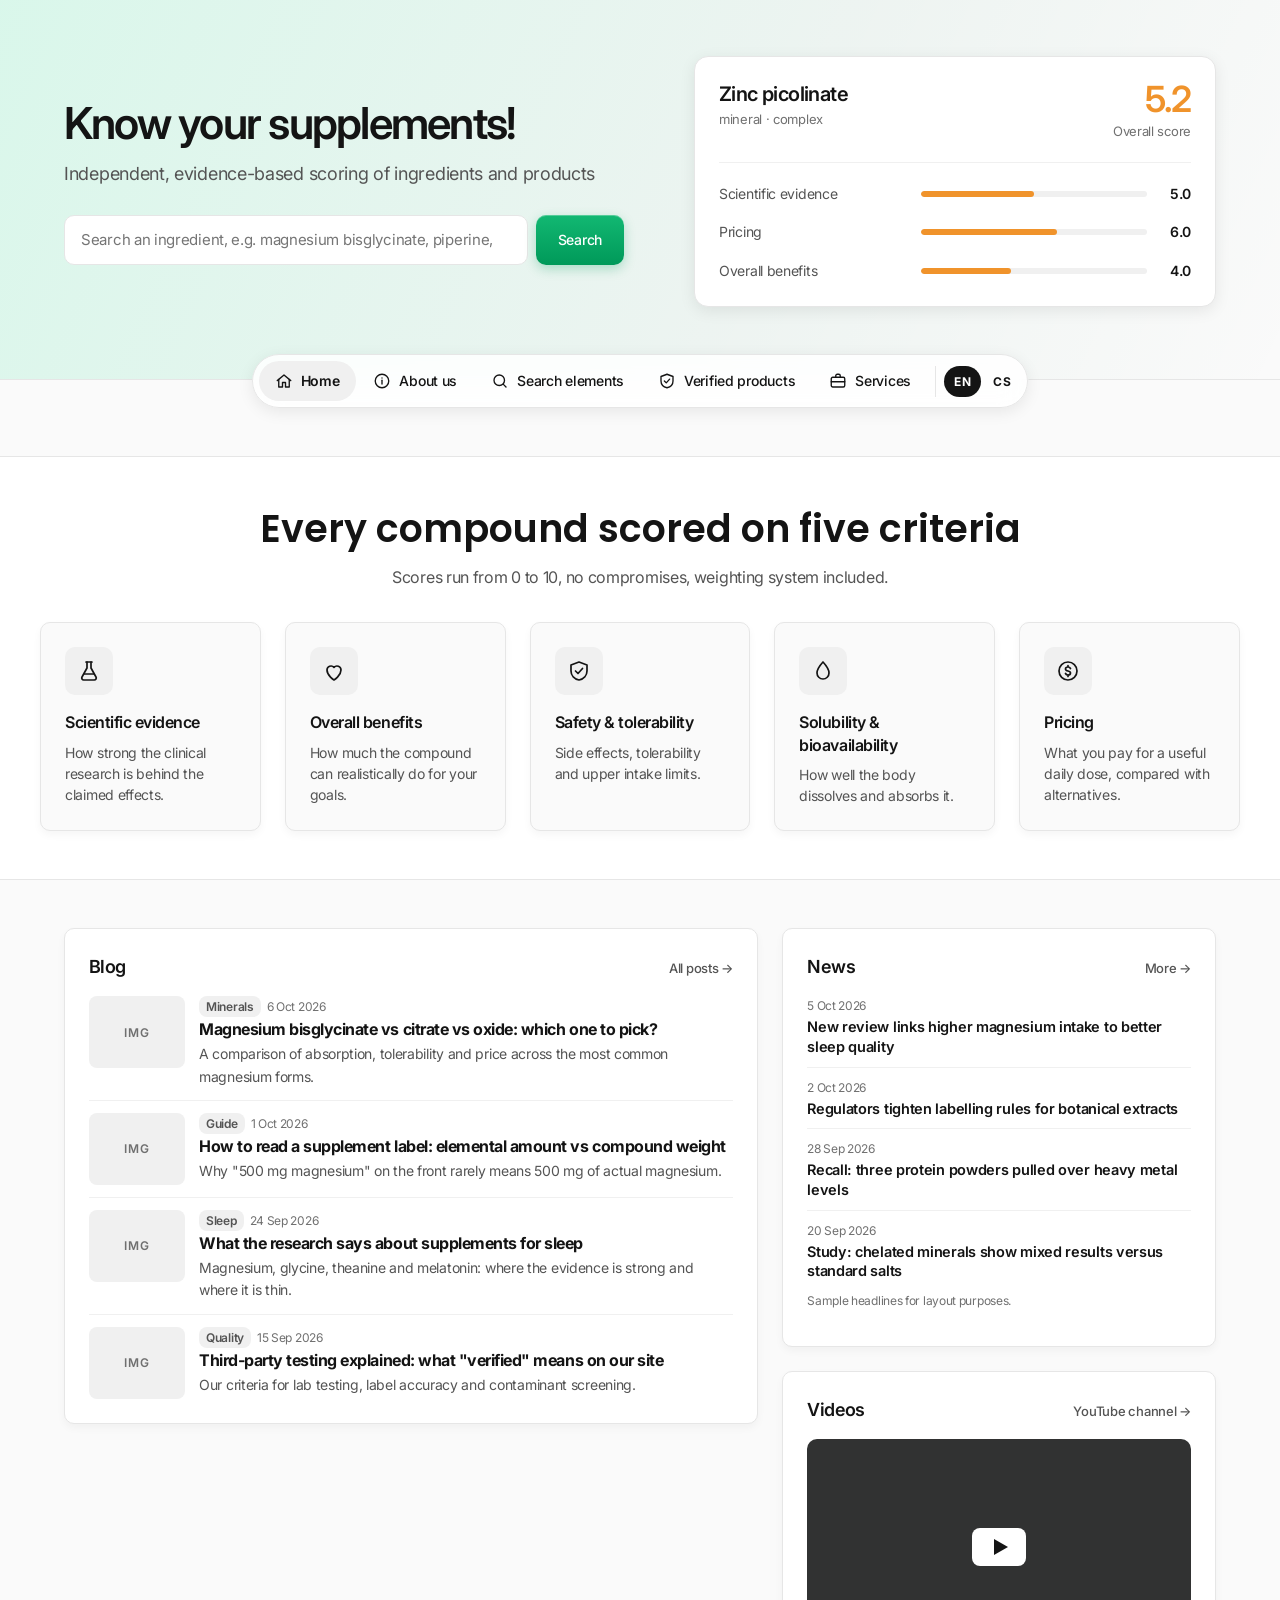
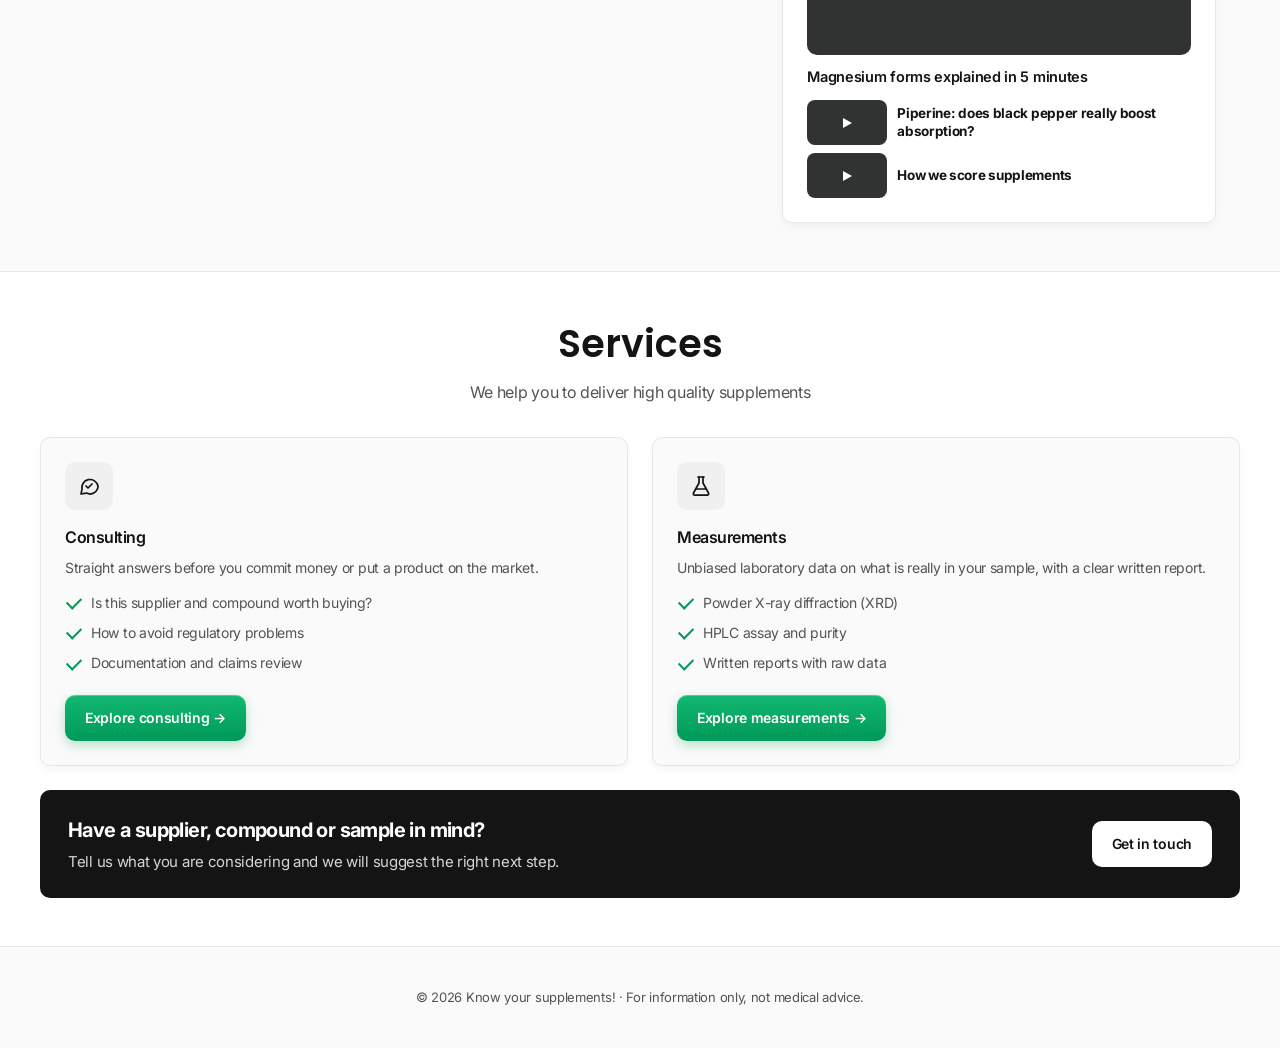
==== commit b5378218: "Update scoring section subtitle Co-Authored-By: Claude Sonnet 5.5 <noreply@anthropic.com>" ====
--- a/index.html
+++ b/index.html
@@ -206,7 +206,7 @@
 <section class="band" id="about">
   <div class="band-in">
     <h2 class="section-title" data-i18n="how.title">Every compound scored on five criteria</h2>
-    <p class="section-sub" data-i18n="how.sub">Scores run from 0 to 10: red is weak, orange is moderate, green is strong.</p>
+    <p class="section-sub" data-i18n="how.sub">Scores run from 0 to 10, no compromises, weighting system included.</p>
     <div class="criteria">
       <article class="crit"><div class="ic"><svg viewBox="0 0 24 24" aria-hidden="true"><path d="M9 3h6"/><path d="M10 3v6l-5 9a2 2 0 0 0 1.8 3h10.4A2 2 0 0 0 19 18l-5-9V3"/><path d="M7.5 15h9"/></svg></div><h3 data-i18n="review.score.evidence">evidence</h3><p data-i18n="how.evidence">evidence</p></article>
       <article class="crit"><div class="ic"><svg viewBox="0 0 24 24" aria-hidden="true"><path d="M12 21s-7-4.4-7-10a4 4 0 0 1 7-2.6A4 4 0 0 1 19 11c0 5.6-7 10-7 10Z"/></svg></div><h3 data-i18n="review.score.benefits">benefits</h3><p data-i18n="how.benefits">benefits</p></article>
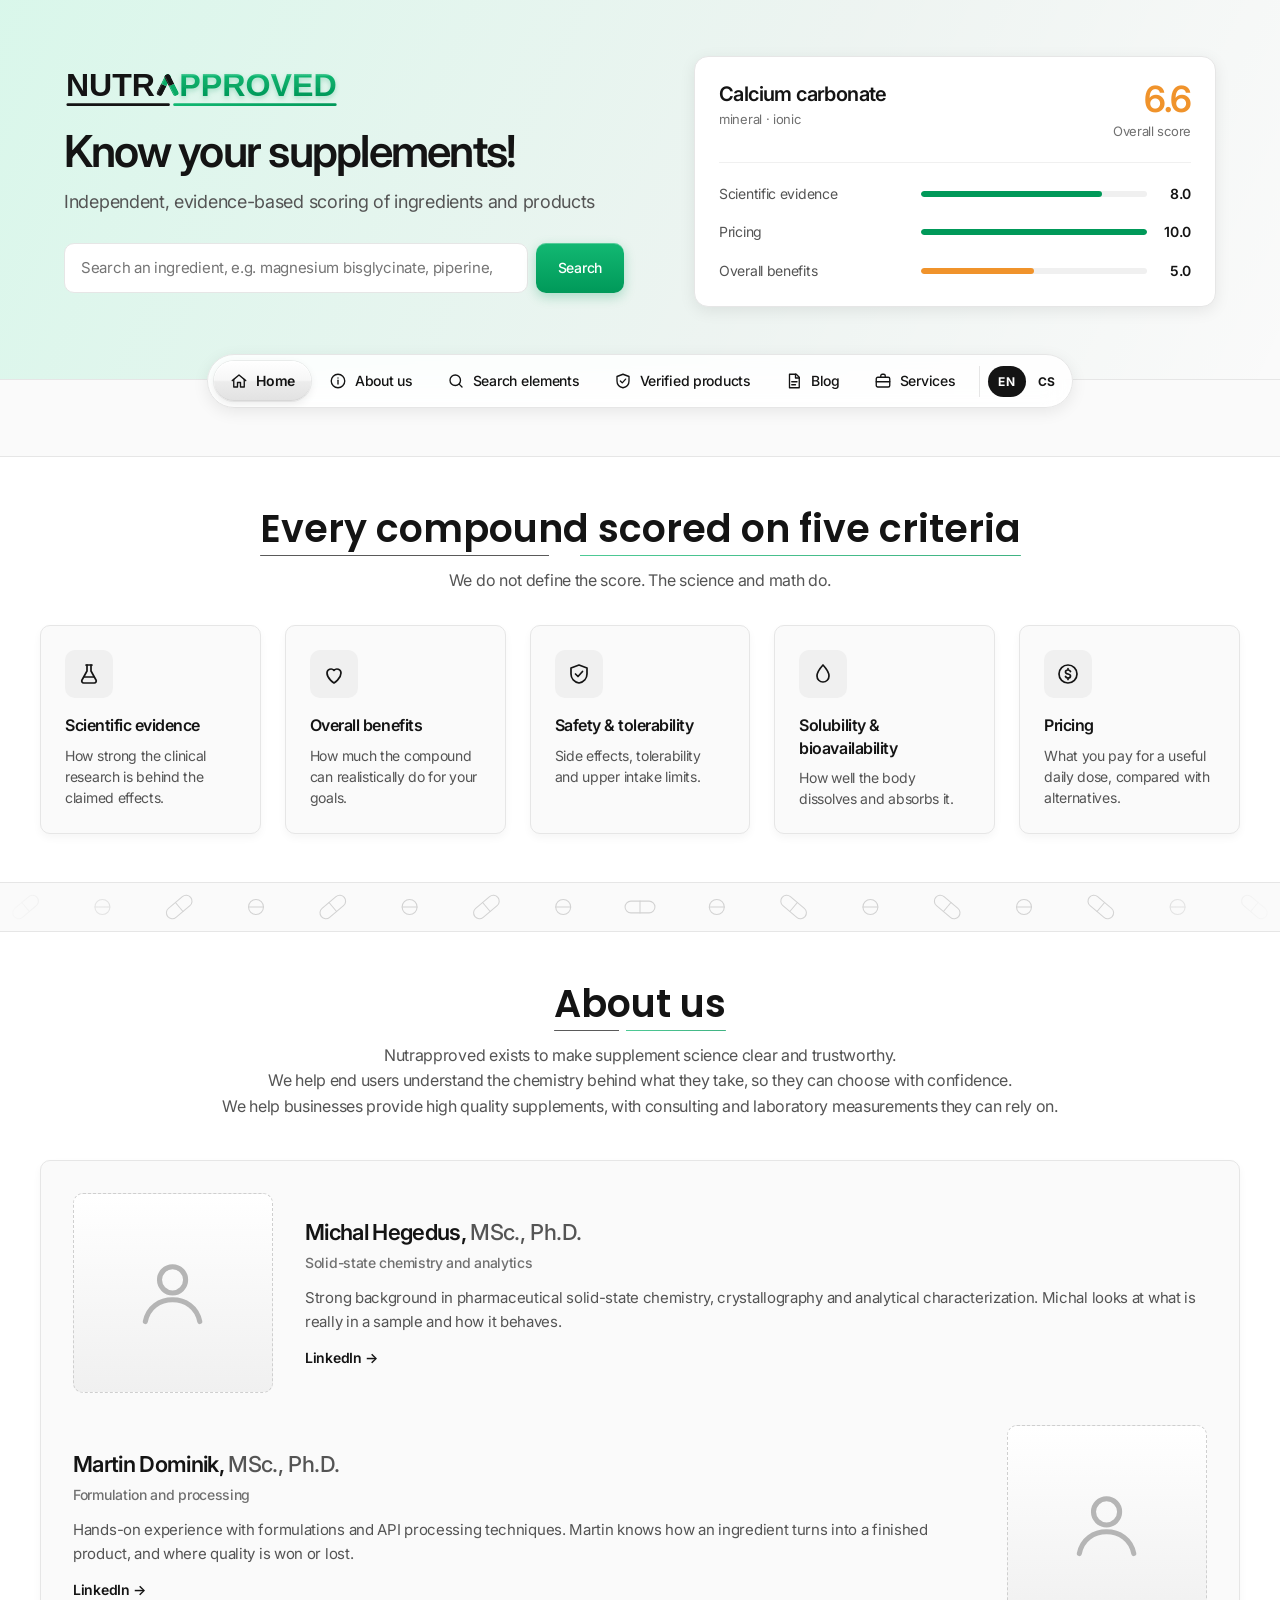
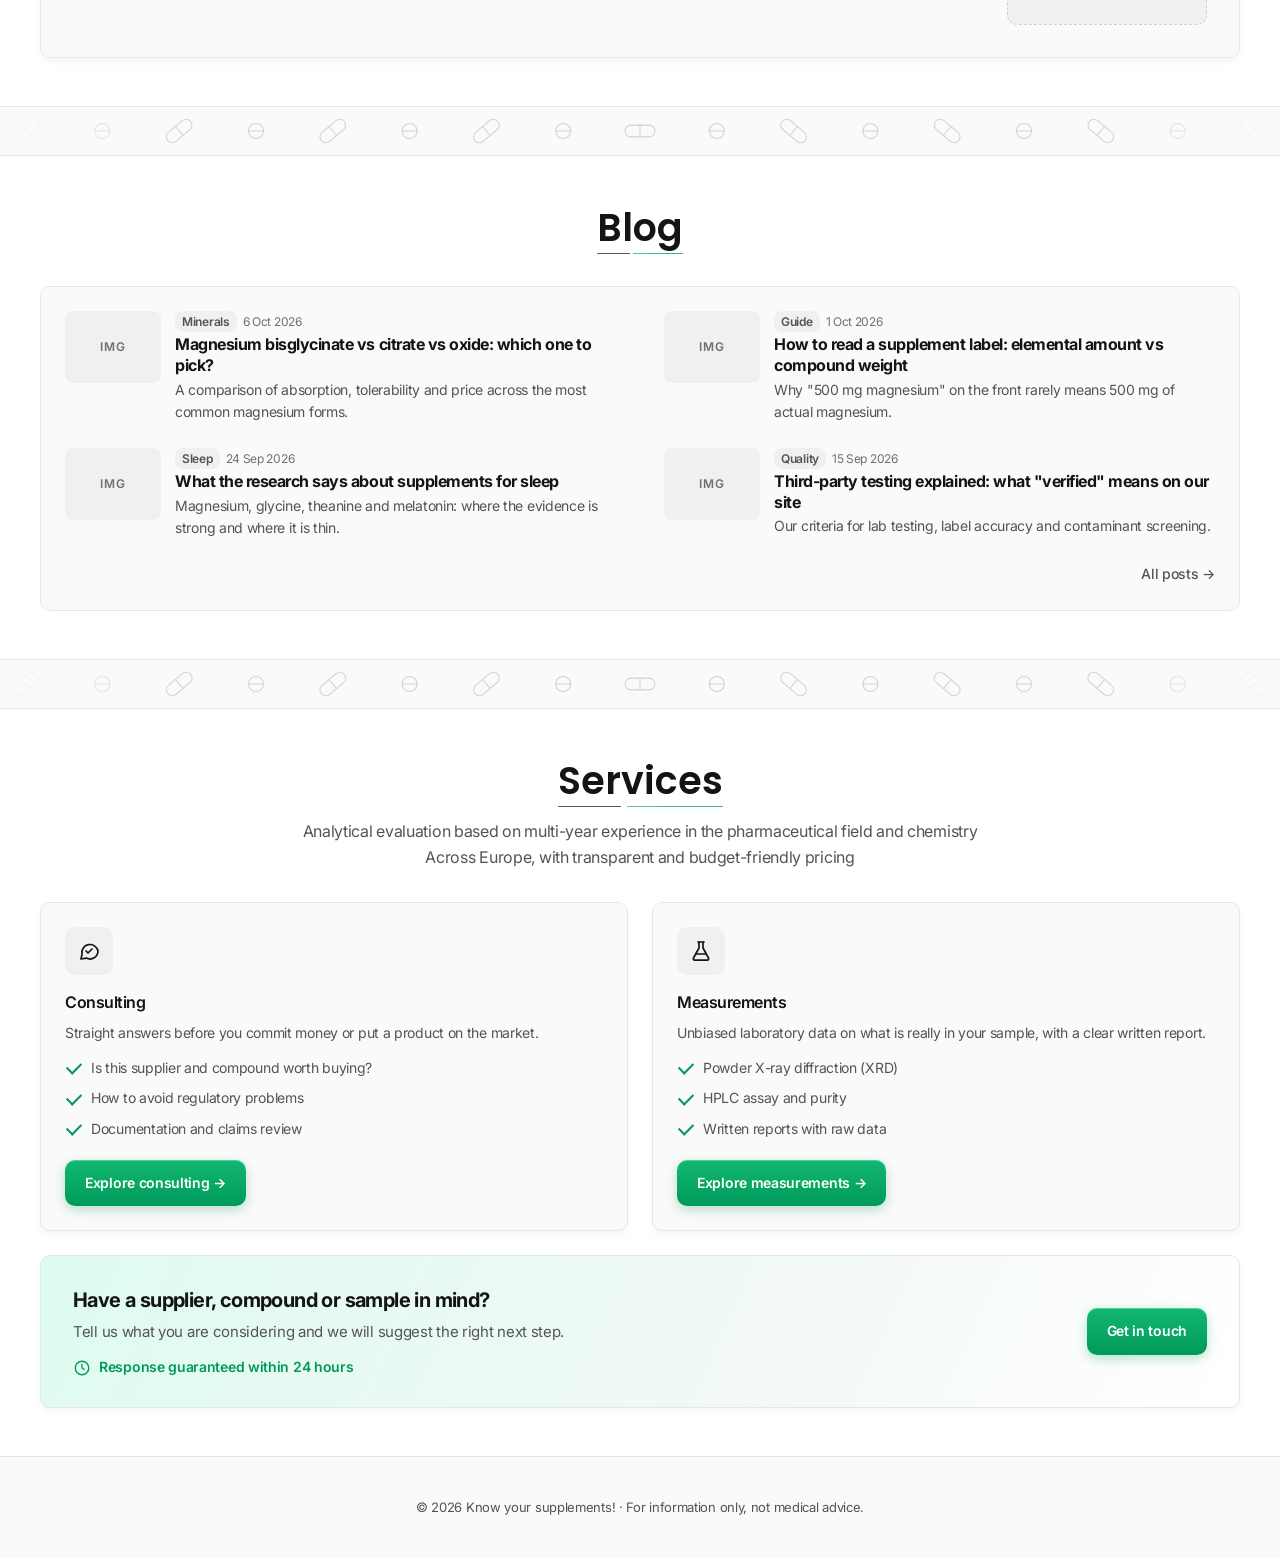
==== commit 8ed27f41: "Add pill wordmark logo, About us, full-width Blog and capsule dividers - New pill-built wordmark log" ====
--- a/index.html
+++ b/index.html
@@ -11,8 +11,11 @@
 <link rel="stylesheet" href="site.css">
 <style>
   main { max-width: 1200px; margin: 48px auto 0; padding: 0 24px; }
-  .layout { display: grid; grid-template-columns: 1.6fr 1fr; gap: 24px; align-items: start; }
-  .stack { display: grid; gap: 24px; }
+  .layout { display: block; }
+  #blog { scroll-margin-top: 80px; }
+  #blog .card { background: var(--bg); box-shadow: none; }
+  .posts { display: grid; grid-template-columns: 1fr 1fr; gap: 24px 48px; }
+  .posts .post { padding: 0; border: 0; }
   .card {
     background: var(--card); border: 1px solid var(--border);
     border-radius: var(--radius); padding: 24px; box-shadow: var(--shadow-sm);
@@ -26,6 +29,7 @@
 
   /* Hero: text + search left, framed score card right */
   .home-hero { background: linear-gradient(114deg, rgba(30,229,146,.15), rgba(0,128,74,.05) 60%, rgba(250,250,250,0)); border-bottom: 1px solid var(--border); padding: 56px max(24px, calc((100% - 1200px) / 2 + 24px)) 72px; display: grid; grid-template-columns: 1.1fr 1fr; gap: 56px; align-items: stretch; }
+  .brand-mark { display: block; height: 40px; width: auto; margin: 0 0 16px -2px; }
   .home-hero .intro { display: flex; flex-direction: column; justify-content: center; gap: 28px; }
   .home-hero .intro > div > :last-child { margin-bottom: 0; }
     .home-hero h1 { margin: 0 0 12px; font-size: 44px; line-height: 1.15; font-weight: 600; letter-spacing: -0.04em; }
@@ -70,7 +74,47 @@
   @media (max-width: 700px) { .band { padding: 32px 16px; } .criteria { grid-template-columns: 1fr; margin-top: 32px; } main { margin-top: 32px; } }
 
   /* Services: same band and card treatment as "How we score" */
+  /* Logo underline (dark + green bar) under the section titles, exactly as wide as the text */
+  .section-title { width: fit-content; max-width: 100%; margin-left: auto; margin-right: auto; }
+  .section-title::after, .card > h2 > span:first-child::after {
+    content: ""; display: block; width: 100%; height: 1px; border-radius: 1px;
+    background: linear-gradient(90deg, rgba(20,20,20,.7) 0 38%, transparent 38% 42%, rgba(18,184,114,.75) 42%, rgba(0,153,89,.75) 100%);
+  }
+  .section-title::after { margin-top: 2px; }
+  .card > h2 > span:first-child { position: relative; }
+  .card > h2 > span:first-child::after { position: absolute; left: 0; bottom: -2px; }
+  #blog .section-title { margin-bottom: 32px; }
+  .all-posts { margin: 24px 0 0; text-align: right; font-size: 14px; font-weight: 500; letter-spacing: -0.02em; }
+  .all-posts a { color: var(--muted); }
+  .all-posts a:hover { color: var(--text); text-decoration: underline; }
+
+  /* Decorative capsule motif filling the gaps between sections: 1px light-grey outlines */
+  .deco { height: 48px; overflow: hidden; -webkit-mask-image: linear-gradient(90deg, transparent, #000 14%, #000 86%, transparent); mask-image: linear-gradient(90deg, transparent, #000 14%, #000 86%, transparent); }
+  .deco svg { display: block; width: 100%; height: 100%; fill: none; stroke: #d2d2d2; stroke-width: 1; stroke-linecap: round; vector-effect: non-scaling-stroke; }
+  .deco svg * { vector-effect: non-scaling-stroke; }
+  .deco + .band { margin-top: 0; }
+  @media (max-width: 700px) { .deco { height: 40px; } }
+
+  /* About us: two people, photo left then right */
+  .about { scroll-margin-top: 80px; }
+  .about .section-sub { max-width: none; white-space: pre-line; text-align: center; }
+  .people { display: grid; margin-top: 40px; background: var(--bg); border: 1px solid var(--border); border-radius: var(--radius); box-shadow: var(--shadow-sm); }
+  .person { display: grid; grid-template-columns: 200px 1fr; gap: 32px; align-items: center; padding: 32px; }
+  .person + .person { padding-top: 0; }
+  .person--flip { grid-template-columns: 1fr 200px; }
+  .person--flip .photo { order: 2; }
+  .person .photo { aspect-ratio: 1; border-radius: var(--radius); background: linear-gradient(180deg, #fff, var(--veil)); border: 1px dashed #cfcfcf; display: grid; place-items: center; }
+  .person .photo svg { width: 44%; fill: none; stroke: #b5b5b5; stroke-width: 1.4; stroke-linecap: round; }
+  .person h3 { margin: 0 0 2px; font-size: 22px; font-weight: 600; letter-spacing: -0.03em; }
+  .person h3 .deg { font-weight: 500; color: var(--muted); }
+  .person .role { margin: 0 0 12px; font-size: 14px; font-weight: 500; color: var(--faint); }
+  .person p { margin: 0 0 12px; color: var(--muted); font-size: 15px; }
+  .person .in { font-size: 14px; font-weight: 600; }
+  .person .in:hover { text-decoration: underline; }
+  @media (max-width: 700px) { .person, .person--flip { grid-template-columns: 1fr; gap: 20px; } .person--flip .photo { order: 0; } .person .photo { max-width: 200px; } }
+
   .svc { scroll-margin-top: 80px; }
+  .svc .section-sub { max-width: none; white-space: pre-line; }
   .svc + footer { margin-top: 0; border-top: 0; }
   .svc-grid { display: grid; grid-template-columns: 1fr 1fr; gap: 24px; margin-top: 32px; }
   .tile { display: flex; flex-direction: column; background: var(--bg); border: 1px solid var(--border); border-radius: var(--radius); padding: 24px; box-shadow: var(--shadow-sm); transition: transform .2s ease, box-shadow .2s ease, border-color .2s ease, background .2s ease; }
@@ -86,11 +130,13 @@
   .ticks li::before { content: ""; position: absolute; left: 2px; top: .38em; width: 12px; height: 7px; border-left: 2.5px solid var(--green-700); border-bottom: 2.5px solid var(--green-700); transform: rotate(-45deg); }
   .btn { display: inline-block; padding: 12px 20px; border-radius: var(--radius); background: var(--grad-action); box-shadow: var(--shadow-action); color: #fff; font-weight: 600; font-size: 14px; transition: transform .2s, box-shadow .2s, filter .2s; }
   .btn:hover { filter: brightness(1.05); transform: translateY(-2px); box-shadow: var(--shadow-action-hover); }
-  .cta { margin-top: 24px; display: flex; align-items: center; justify-content: space-between; gap: 20px; flex-wrap: wrap; padding: 24px 28px; border-radius: var(--radius); color: #fff; background: var(--text); }
-  .cta h2 { margin: 0 0 4px; font-size: 20px; color: #fff; }
-  .cta p { margin: 0; color: #d6d6d6; }
-  .cta .btn { background: #fff; color: var(--text); box-shadow: none; }
-  .cta .btn:hover { background: var(--veil); }
+  /* Call to action: light green wash like the page header, the primary green button stands out */
+  .cta { margin-top: 24px; display: flex; align-items: center; justify-content: space-between; gap: 20px; flex-wrap: wrap; padding: 28px 32px; border-radius: var(--radius); color: var(--text);
+    background: linear-gradient(114deg, rgba(30,229,146,.15), rgba(0,128,74,.05) 60%, rgba(250,250,250,0)), var(--card); border: 1px solid var(--border); box-shadow: var(--shadow-sm); }
+  .cta h2 { margin: 0 0 4px; font-size: 20px; color: var(--text); }
+  .cta p { margin: 0; color: var(--muted); }
+  .cta .cta-sla { display: flex; align-items: center; gap: 8px; margin-top: 12px; font-size: 14px; font-weight: 600; color: var(--green-700); }
+  .cta-sla svg { width: 18px; height: 18px; flex: none; fill: none; stroke: currentColor; stroke-width: 1.8; stroke-linecap: round; stroke-linejoin: round; }
   @media (max-width: 800px) { .svc-grid { grid-template-columns: 1fr; margin-top: 32px; } }
   @media (prefers-reduced-motion: reduce) { .tile, .tile .badge, .btn { transition: none; } .tile:hover, .btn:hover { transform: none; } }
 
@@ -146,42 +192,25 @@
   .post h3 a:hover { text-decoration: underline; }
   .post p { margin: 0; font-size: 14px; color: var(--muted); }
 
-  /* News */
-  .news li { list-style: none; padding: 10px 0; border-bottom: 1px solid var(--veil); }
-  .news li:last-child { border: 0; padding-bottom: 0; }
-  .news li:first-child { padding-top: 0; }
-  .news ul { margin: 0; padding: 0; }
-  .news a { font-weight: 600; font-size: 14.5px; display: block; line-height: 1.35; }
-  .news a:hover { text-decoration: underline; }
-
-  /* Video */
-  .video-main {
-    position: relative; aspect-ratio: 16 / 9; background: #313232; border-radius: var(--radius);
-    display: grid; place-items: center; color: #fff; margin-bottom: 10px;
-  }
-  .video-main iframe { position: absolute; inset: 0; width: 100%; height: 100%; border: 0; border-radius: var(--radius); }
-  .play { width: 54px; height: 38px; background: #fff; border-radius: var(--radius-sm); display: grid; place-items: center; }
-  .play::after { content: ""; border-left: 14px solid var(--text); border-top: 8px solid transparent; border-bottom: 8px solid transparent; margin-left: 3px; }
-  .video-title { font-weight: 600; font-size: 14.5px; margin: 0 0 12px; }
-  .video-list { display: grid; gap: 8px; }
-  .video-item { display: grid; grid-template-columns: 80px 1fr; gap: 10px; align-items: center; font-size: 13.5px; line-height: 1.3; }
-  .video-item .t { background: #313232; border-radius: var(--radius-sm); height: 45px; display: grid; place-items: center; }
-  .video-item .t::after { content: ""; border-left: 9px solid #fff; border-top: 5px solid transparent; border-bottom: 5px solid transparent; }
-  .video-item:hover b { text-decoration: underline; }
-
   .note { font-size: 12px; color: var(--faint); margin-top: 10px; }
 
   @media (max-width: 800px) {
-    .layout { grid-template-columns: 1fr; }
+    .posts { grid-template-columns: 1fr; }
     .post { grid-template-columns: 72px 1fr; }
   }
 </style>
 </head>
 <body>
+<svg width="0" height="0" style="position:absolute" aria-hidden="true" focusable="false"><defs>
+<symbol id="p-cap" viewBox="-14 -6 28 12" overflow="visible"><rect x="-14" y="-5.5" width="28" height="11" rx="5.5"/><path d="M0-5.5v11"/></symbol>
+<symbol id="p-cap2" viewBox="-14 -6 28 12" overflow="visible"><rect x="-14" y="-5.5" width="28" height="11" rx="5.5"/></symbol>
+<symbol id="p-tab" viewBox="-8 -8 16 16" overflow="visible"><circle r="7"/><path d="M-7 0h14"/></symbol>
+</defs></svg>
 
 <header class="home-hero">
   <div class="intro">
     <div>
+    <img class="brand-mark" src="assets/logo-wordmark-site.svg" alt="Nutrapproved" width="278" height="40">
     <h1 data-i18n="hero.title">Know your supplements!</h1>
     <p class="lead" data-i18n="hero.sub">Independent, evidence-based scoring of ingredients and products</p>
     </div>
@@ -199,14 +228,15 @@
     <a href="#about"><svg class="ico" viewBox="0 0 24 24" aria-hidden="true"><circle cx="12" cy="12" r="9"/><path d="M12 11v5"/><path d="M12 8h.01"/></svg><span class="lbl" data-i18n="nav.about">About us</span></a>
     <a href="supplement-finder/index.html"><svg class="ico" viewBox="0 0 24 24" aria-hidden="true"><circle cx="11" cy="11" r="7"/><path d="m20 20-3.5-3.5"/></svg><span class="lbl" data-i18n="nav.search">Search elements</span></a>
     <a href="#verified"><svg class="ico" viewBox="0 0 24 24" aria-hidden="true"><path d="M12 3 4 6v6c0 4.5 3.4 8 8 9 4.6-1 8-4.5 8-9V6l-8-3Z"/><path d="m8.5 12 2.5 2.5 4.5-5"/></svg><span class="lbl" data-i18n="nav.verified">Verified products</span></a>
+    <a href="#blog"><svg class="ico" viewBox="0 0 24 24" aria-hidden="true"><path d="M6 3h9l4 4v14H6z"/><path d="M14 3v5h5"/><path d="M9 13h7"/><path d="M9 17h5"/></svg><span class="lbl" data-i18n="nav.blog">Blog</span></a>
     <a href="#services"><svg class="ico" viewBox="0 0 24 24" aria-hidden="true"><rect x="3" y="7" width="18" height="13" rx="2"/><path d="M9 7V5a2 2 0 0 1 2-2h2a2 2 0 0 1 2 2v2"/><path d="M3 13h18"/></svg><span class="lbl" data-i18n="nav.services">Services</span></a>
   </div>
 </nav>
 
-<section class="band" id="about">
+<section class="band" id="scoring">
   <div class="band-in">
     <h2 class="section-title" data-i18n="how.title">Every compound scored on five criteria</h2>
-    <p class="section-sub" data-i18n="how.sub">Scores run from 0 to 10, no compromises, weighting system included.</p>
+    <p class="section-sub" data-i18n="how.sub">We do not define the score. The science and math do.</p>
     <div class="criteria">
       <article class="crit"><div class="ic"><svg viewBox="0 0 24 24" aria-hidden="true"><path d="M9 3h6"/><path d="M10 3v6l-5 9a2 2 0 0 0 1.8 3h10.4A2 2 0 0 0 19 18l-5-9V3"/><path d="M7.5 15h9"/></svg></div><h3 data-i18n="review.score.evidence">evidence</h3><p data-i18n="how.evidence">evidence</p></article>
       <article class="crit"><div class="ic"><svg viewBox="0 0 24 24" aria-hidden="true"><path d="M12 21s-7-4.4-7-10a4 4 0 0 1 7-2.6A4 4 0 0 1 19 11c0 5.6-7 10-7 10Z"/></svg></div><h3 data-i18n="review.score.benefits">benefits</h3><p data-i18n="how.benefits">benefits</p></article>
@@ -217,11 +247,43 @@
   </div>
 </section>
 
-<main>
+<div class="deco" aria-hidden="true"><svg viewBox="0 0 1200 48" preserveAspectRatio="xMidYMid slice"><use href="#p-cap" width="28" height="12" x="-14.0" y="-6.0" transform="translate(600 24) rotate(0)"/><use href="#p-tab" width="16" height="16" x="-8.0" y="-8.0" transform="translate(672 24) rotate(0)"/><use href="#p-tab" width="16" height="16" x="-8.0" y="-8.0" transform="translate(528 24) rotate(0)"/><use href="#p-cap" width="28" height="12" x="-14.0" y="-6.0" transform="translate(744 24) rotate(40)"/><use href="#p-cap" width="28" height="12" x="-14.0" y="-6.0" transform="translate(456 24) rotate(-40)"/><use href="#p-tab" width="16" height="16" x="-8.0" y="-8.0" transform="translate(816 24) rotate(0)"/><use href="#p-tab" width="16" height="16" x="-8.0" y="-8.0" transform="translate(384 24) rotate(0)"/><use href="#p-cap" width="28" height="12" x="-14.0" y="-6.0" transform="translate(888 24) rotate(40)"/><use href="#p-cap" width="28" height="12" x="-14.0" y="-6.0" transform="translate(312 24) rotate(-40)"/><use href="#p-tab" width="16" height="16" x="-8.0" y="-8.0" transform="translate(960 24) rotate(0)"/><use href="#p-tab" width="16" height="16" x="-8.0" y="-8.0" transform="translate(240 24) rotate(0)"/><use href="#p-cap" width="28" height="12" x="-14.0" y="-6.0" transform="translate(1032 24) rotate(40)"/><use href="#p-cap" width="28" height="12" x="-14.0" y="-6.0" transform="translate(168 24) rotate(-40)"/><use href="#p-tab" width="16" height="16" x="-8.0" y="-8.0" transform="translate(1104 24) rotate(0)"/><use href="#p-tab" width="16" height="16" x="-8.0" y="-8.0" transform="translate(96 24) rotate(0)"/><use href="#p-cap" width="28" height="12" x="-14.0" y="-6.0" transform="translate(1176 24) rotate(40)"/><use href="#p-cap" width="28" height="12" x="-14.0" y="-6.0" transform="translate(24 24) rotate(-40)"/></svg></div>
+
+<section class="band about" id="about">
+  <div class="band-in">
+    <h2 class="section-title" data-i18n="about.title">About us</h2>
+    <p class="section-sub" data-i18n="about.intro">Nutrapproved exists to make supplement science clear and trustworthy. We help end users understand the chemistry behind what they take, so they can choose with confidence. We help businesses provide high quality supplements, with consulting and laboratory measurements they can rely on.</p>
+    <div class="people">
+      <article class="person">
+        <div class="photo" role="img" aria-label="Photo placeholder"><svg viewBox="0 0 24 24" aria-hidden="true"><circle cx="12" cy="8.5" r="3.6"/><path d="M4.5 20c.8-4 4-6 7.5-6s6.7 2 7.5 6"/></svg></div>
+        <div class="bio">
+          <h3>Michal Hegedus, <span class="deg">MSc., Ph.D.</span></h3>
+          <p class="role" data-i18n="about.mh.role">Role</p>
+          <p data-i18n="about.mh.bio">Short bio</p>
+          <a class="in" href="https://www.linkedin.com/in/michal-hegedues/" target="_blank" rel="noopener" data-i18n="about.linkedin">LinkedIn →</a>
+        </div>
+      </article>
+      <article class="person person--flip">
+        <div class="photo" role="img" aria-label="Photo placeholder"><svg viewBox="0 0 24 24" aria-hidden="true"><circle cx="12" cy="8.5" r="3.6"/><path d="M4.5 20c.8-4 4-6 7.5-6s6.7 2 7.5 6"/></svg></div>
+        <div class="bio">
+          <h3>Martin Dominik, <span class="deg">MSc., Ph.D.</span></h3>
+          <p class="role" data-i18n="about.md.role">Role</p>
+          <p data-i18n="about.md.bio">Short bio</p>
+          <a class="in" href="https://www.linkedin.com/in/martin-dominik-6b3691136/" target="_blank" rel="noopener" data-i18n="about.linkedin">LinkedIn →</a>
+        </div>
+      </article>
+    </div>
+  </div>
+</section>
+
+<div class="deco" aria-hidden="true"><svg viewBox="0 0 1200 48" preserveAspectRatio="xMidYMid slice"><use href="#p-cap" width="28" height="12" x="-14.0" y="-6.0" transform="translate(600 24) rotate(0)"/><use href="#p-tab" width="16" height="16" x="-8.0" y="-8.0" transform="translate(672 24) rotate(0)"/><use href="#p-tab" width="16" height="16" x="-8.0" y="-8.0" transform="translate(528 24) rotate(0)"/><use href="#p-cap" width="28" height="12" x="-14.0" y="-6.0" transform="translate(744 24) rotate(40)"/><use href="#p-cap" width="28" height="12" x="-14.0" y="-6.0" transform="translate(456 24) rotate(-40)"/><use href="#p-tab" width="16" height="16" x="-8.0" y="-8.0" transform="translate(816 24) rotate(0)"/><use href="#p-tab" width="16" height="16" x="-8.0" y="-8.0" transform="translate(384 24) rotate(0)"/><use href="#p-cap" width="28" height="12" x="-14.0" y="-6.0" transform="translate(888 24) rotate(40)"/><use href="#p-cap" width="28" height="12" x="-14.0" y="-6.0" transform="translate(312 24) rotate(-40)"/><use href="#p-tab" width="16" height="16" x="-8.0" y="-8.0" transform="translate(960 24) rotate(0)"/><use href="#p-tab" width="16" height="16" x="-8.0" y="-8.0" transform="translate(240 24) rotate(0)"/><use href="#p-cap" width="28" height="12" x="-14.0" y="-6.0" transform="translate(1032 24) rotate(40)"/><use href="#p-cap" width="28" height="12" x="-14.0" y="-6.0" transform="translate(168 24) rotate(-40)"/><use href="#p-tab" width="16" height="16" x="-8.0" y="-8.0" transform="translate(1104 24) rotate(0)"/><use href="#p-tab" width="16" height="16" x="-8.0" y="-8.0" transform="translate(96 24) rotate(0)"/><use href="#p-cap" width="28" height="12" x="-14.0" y="-6.0" transform="translate(1176 24) rotate(40)"/><use href="#p-cap" width="28" height="12" x="-14.0" y="-6.0" transform="translate(24 24) rotate(-40)"/></svg></div>
+
+<section class="band" id="blog"><div class="band-in">
+  <h2 class="section-title" data-i18n="blog.title">Blog</h2>
   <div class="layout">
-    <!-- LEFT: blog -->
+    <!-- Blog (full width) -->
     <section class="card">
-      <h2><span data-i18n="blog.title">Blog</span> <a href="#" data-i18n="blog.all">All posts →</a></h2>
+            <div class="posts">
 
       <article class="post">
         <div class="thumb">IMG</div>
@@ -255,35 +317,13 @@
           <p data-i18n="post4.text">Our criteria for lab testing, label accuracy and contaminant screening.</p>
         </div>
       </article>
+      </div>
+      <p class="all-posts"><a href="#" data-i18n="blog.all">All posts →</a></p>
     </section>
-
-    <!-- RIGHT: news + video -->
-    <div class="stack">
-      <section class="card news">
-        <h2><span data-i18n="news.title">News</span> <a href="#" data-i18n="news.more">More →</a></h2>
-        <ul>
-          <li><div class="meta" data-i18n="news1.date">5 Oct 2026</div><a href="#" data-i18n="news1.title">New review links higher magnesium intake to better sleep quality</a></li>
-          <li><div class="meta" data-i18n="news2.date">2 Oct 2026</div><a href="#" data-i18n="news2.title">Regulators tighten labelling rules for botanical extracts</a></li>
-          <li><div class="meta" data-i18n="news3.date">28 Sep 2026</div><a href="#" data-i18n="news3.title">Recall: three protein powders pulled over heavy metal levels</a></li>
-          <li><div class="meta" data-i18n="news4.date">20 Sep 2026</div><a href="#" data-i18n="news4.title">Study: chelated minerals show mixed results versus standard salts</a></li>
-        </ul>
-        <p class="note" data-i18n="news.note">Sample headlines for layout purposes.</p>
-      </section>
-
-      <section class="card">
-        <h2><span data-i18n="videos.title">Videos</span> <a href="#" data-i18n="videos.channel">YouTube channel →</a></h2>
-        <!-- Replace the placeholder below with:
-             <iframe src="https://www.youtube.com/embed/VIDEO_ID" allowfullscreen></iframe> -->
-        <div class="video-main"><div class="play"></div></div>
-        <p class="video-title" data-i18n="video.main">Magnesium forms explained in 5 minutes</p>
-        <div class="video-list">
-          <a href="#" class="video-item"><div class="t"></div><b data-i18n="video.2">Piperine: does black pepper really boost absorption?</b></a>
-          <a href="#" class="video-item"><div class="t"></div><b data-i18n="video.3">How we score supplements</b></a>
-        </div>
-      </section>
-    </div>
-  </div>
-</main>
+  </div>
+</div></section>
+
+<div class="deco" aria-hidden="true"><svg viewBox="0 0 1200 48" preserveAspectRatio="xMidYMid slice"><use href="#p-cap" width="28" height="12" x="-14.0" y="-6.0" transform="translate(600 24) rotate(0)"/><use href="#p-tab" width="16" height="16" x="-8.0" y="-8.0" transform="translate(672 24) rotate(0)"/><use href="#p-tab" width="16" height="16" x="-8.0" y="-8.0" transform="translate(528 24) rotate(0)"/><use href="#p-cap" width="28" height="12" x="-14.0" y="-6.0" transform="translate(744 24) rotate(40)"/><use href="#p-cap" width="28" height="12" x="-14.0" y="-6.0" transform="translate(456 24) rotate(-40)"/><use href="#p-tab" width="16" height="16" x="-8.0" y="-8.0" transform="translate(816 24) rotate(0)"/><use href="#p-tab" width="16" height="16" x="-8.0" y="-8.0" transform="translate(384 24) rotate(0)"/><use href="#p-cap" width="28" height="12" x="-14.0" y="-6.0" transform="translate(888 24) rotate(40)"/><use href="#p-cap" width="28" height="12" x="-14.0" y="-6.0" transform="translate(312 24) rotate(-40)"/><use href="#p-tab" width="16" height="16" x="-8.0" y="-8.0" transform="translate(960 24) rotate(0)"/><use href="#p-tab" width="16" height="16" x="-8.0" y="-8.0" transform="translate(240 24) rotate(0)"/><use href="#p-cap" width="28" height="12" x="-14.0" y="-6.0" transform="translate(1032 24) rotate(40)"/><use href="#p-cap" width="28" height="12" x="-14.0" y="-6.0" transform="translate(168 24) rotate(-40)"/><use href="#p-tab" width="16" height="16" x="-8.0" y="-8.0" transform="translate(1104 24) rotate(0)"/><use href="#p-tab" width="16" height="16" x="-8.0" y="-8.0" transform="translate(96 24) rotate(0)"/><use href="#p-cap" width="28" height="12" x="-14.0" y="-6.0" transform="translate(1176 24) rotate(40)"/><use href="#p-cap" width="28" height="12" x="-14.0" y="-6.0" transform="translate(24 24) rotate(-40)"/></svg></div>
 
 <section class="band svc" id="services">
   <div class="band-in">
@@ -309,6 +349,7 @@
       <div>
         <h2 data-i18n="cta.title">Have a supplier, compound or sample in mind?</h2>
         <p data-i18n="cta.text">Tell us what you are considering and we will suggest the right next step.</p>
+        <p class="cta-sla"><svg viewBox="0 0 24 24" aria-hidden="true"><circle cx="12" cy="12" r="9"/><path d="M12 7v5l3 2"/></svg><span data-i18n="cta.sla">Response guaranteed within 24 hours</span></p>
       </div>
       <a class="btn" href="mailto:info@example.com" data-i18n="cta.button">Get in touch</a>
     </section>
--- a/site.css
+++ b/site.css
@@ -50,9 +50,9 @@
 .hero p { margin: 0; color: var(--muted); font-size: 16px; }
 
 /* Header with logo (opt-in via class hero--logo): upright logo beside the title, no cropping or tilt. */
-.hero--logo { display: flex; align-items: center; justify-content: center; gap: 24px; padding-top: 32px; padding-bottom: 40px; }
-.hero--logo .logo { height: 96px; width: auto; flex: none; }
-.hero--logo .hero-text { text-align: left; }
+.hero--logo { display: flex; flex-direction: column; align-items: center; justify-content: center; gap: 12px; padding-top: 32px; padding-bottom: 40px; }
+.hero--logo .logo { height: 44px; width: auto; flex: none; }
+.hero--logo .hero-text { text-align: center; }
 @media (max-width: 800px) {
   .hero--logo { flex-direction: column; gap: 12px; }
   .hero--logo .hero-text { text-align: center; }
@@ -68,7 +68,10 @@
 }
 .nav-indicator {
   position: absolute; top: 6px; bottom: 6px; left: 0; width: 0; border-radius: 999px; z-index: 0; pointer-events: none;
-  background: var(--veil); opacity: 0;
+  /* Glossy pill: bright top half, softer lower half, hairline rim and a soft neutral shadow */
+  background: linear-gradient(180deg, #ffffff 0%, #f6f6f6 48%, #ececec 52%, #e2e2e2 100%);
+  box-shadow: 0 1px 0 rgba(255,255,255,.95) inset, 0 -1px 0 rgba(0,0,0,.05) inset, 0 0 0 1px rgba(0,0,0,.06), 0 3px 8px rgba(0,0,0,.08);
+  opacity: 0;
 }
 .nav-indicator.ready { opacity: 1; transition: transform .3s cubic-bezier(.3,1.1,.5,1), width .3s cubic-bezier(.3,1.1,.5,1), opacity .2s; }
 .nav a {
@@ -78,8 +81,8 @@
 .nav a .ico { width: 18px; height: 18px; flex: none; fill: none; stroke: currentColor; stroke-width: 1.8; stroke-linecap: round; stroke-linejoin: round; }
 .nav a.active .lbl { font-weight: 600; }
 .nav a:focus-visible { outline: 2px solid var(--text); outline-offset: 1px; }
-.nav.no-js a.active { background: var(--veil); } /* before site.js positions the indicator */
-@media (max-width: 640px) { /* phones: icons only, the name is still read by screen readers */
+.nav.no-js a.active { background: linear-gradient(180deg, #fff 0%, #f6f6f6 48%, #e2e2e2 100%); } /* before site.js positions the indicator */
+@media (max-width: 820px) { /* phones and small tablets: icons only, the name is still read by screen readers */
   .nav a { padding: 10px 13px; }
   .nav a .lbl { position: absolute; width: 1px; height: 1px; overflow: hidden; clip: rect(0 0 0 0); white-space: nowrap; }
 }
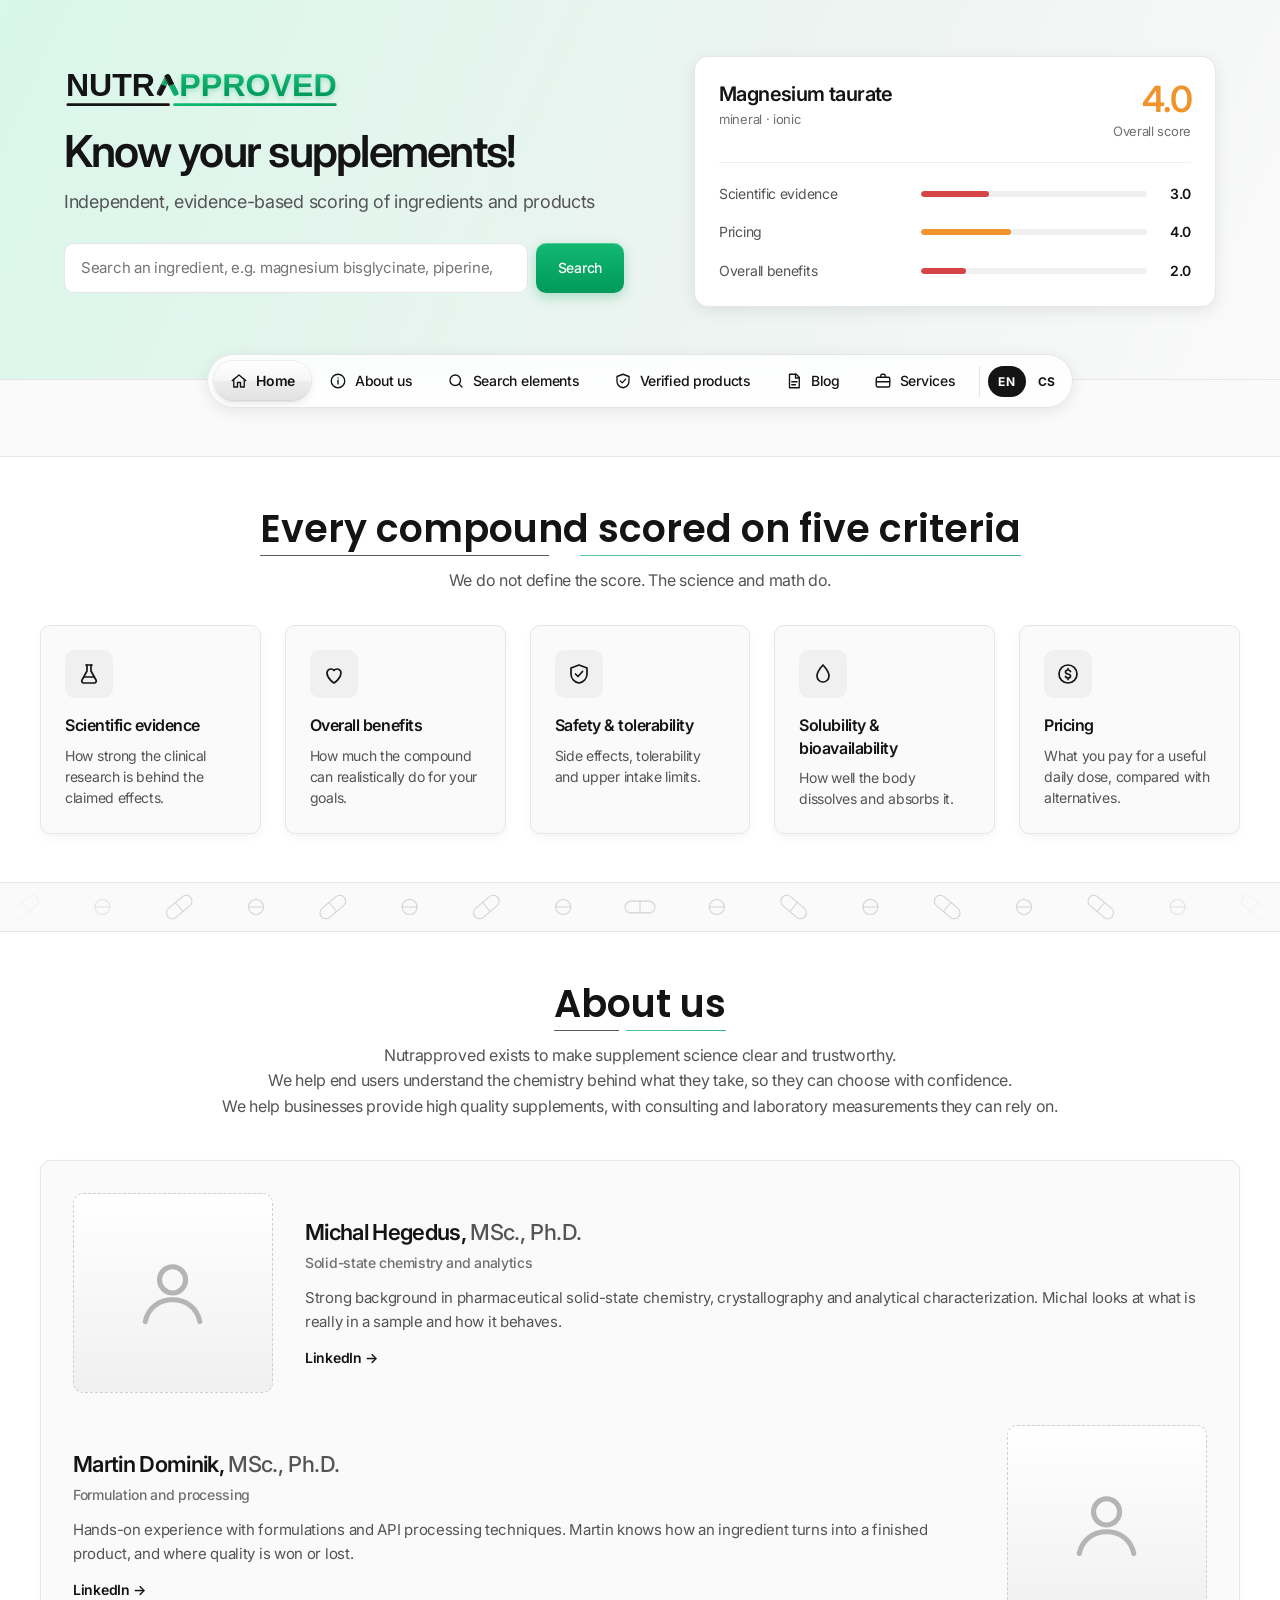
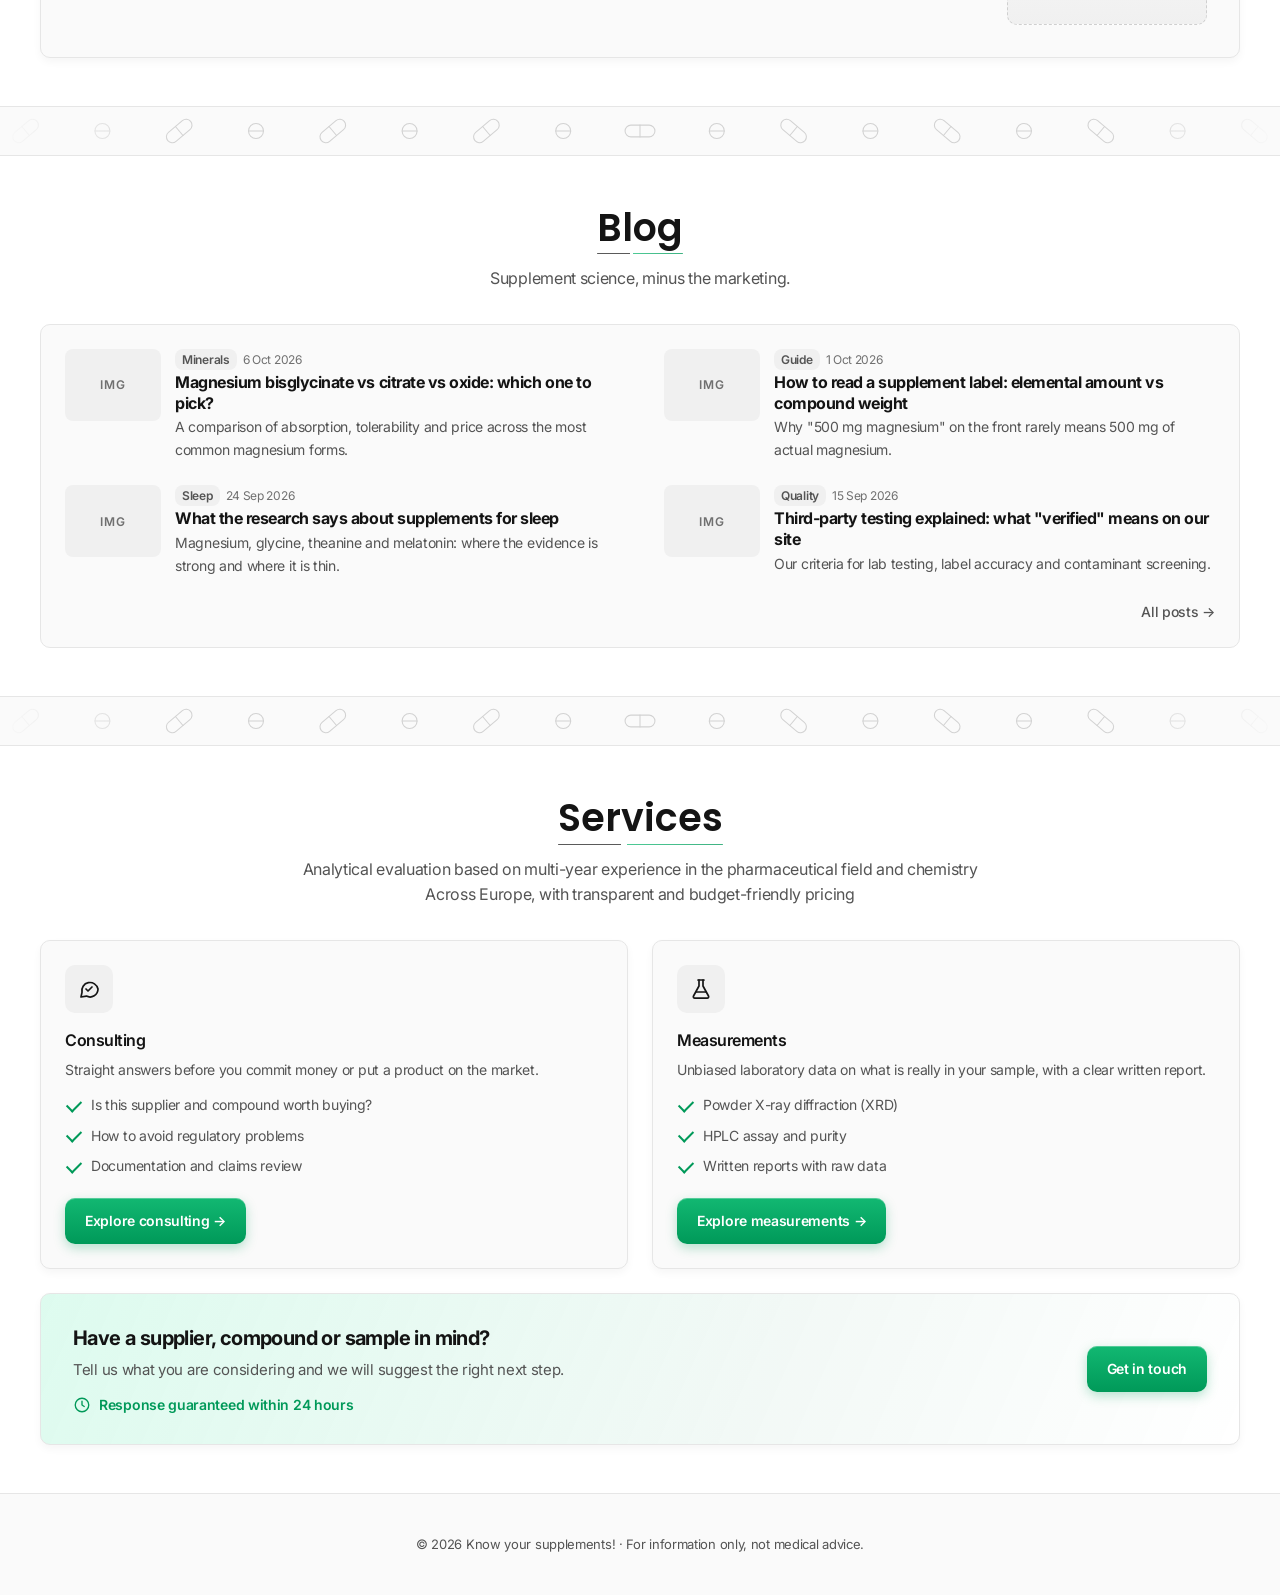
==== commit 950fe8a3: "Add scroll reveals, animated score bars, reload fix and Blog subtitle - Scroll reveals per section (" ====
--- a/index.html
+++ b/index.html
@@ -45,10 +45,24 @@
   .mock-score { text-align: right; flex: none; }
   .mock-score strong { display: block; font-size: 36px; font-weight: 600; letter-spacing: -0.04em; line-height: 1; }
   .mock-score small { display: block; margin-top: 4px; }
+  /* The overall score appears as the last bar finishes (~3 s): it swells ~30% and settles back to its normal size */
+  .mock-score strong { transform-origin: right center; animation: score-in 1.4s cubic-bezier(.2,.7,.2,1) 2.9s both; }
+  .mock-score small { animation: fade-in .6s ease 2.9s both; }
+  @keyframes score-in {
+    0% { opacity: 0; transform: scale(.8); }
+    35% { opacity: 1; transform: scale(1.3); }
+    100% { opacity: 1; transform: scale(1); }
+  }
+  @keyframes fade-in { from { opacity: 0; } }
+  .mock.norun .mock-row i::after, .mock.norun .mock-score strong, .mock.norun .mock-score small { animation: none; }
+  @media (prefers-reduced-motion: reduce) { .mock-score strong, .mock-score small { animation: none; } }
   .mock-rows { display: grid; gap: 16px; padding-top: 20px; }
   .mock-row { display: grid; grid-template-columns: 190px 1fr 32px; align-items: center; gap: 12px; font-size: 14px; color: var(--muted); }
   .mock-row i { display: block; height: 6px; border-radius: 999px; background: var(--veil); overflow: hidden; }
-  .mock-row i::after { content: ""; display: block; height: 100%; width: var(--v); background: var(--c, var(--text)); border-radius: 999px; }
+  .mock-row i::after { content: ""; display: block; height: 100%; width: var(--v); background: var(--c, var(--text)); border-radius: 999px; animation: bar-grow 2s cubic-bezier(.2,.7,.2,1) 1s both; }
+  .mock-row:nth-child(2) i::after { animation-delay: 1.25s; } .mock-row:nth-child(3) i::after { animation-delay: 1.5s; }
+  @keyframes bar-grow { from { width: 0; } }
+  @media (prefers-reduced-motion: reduce) { .mock-row i::after { animation: none; } }
   /* Score bands: up to 3 red, above 3 up to 7 orange, above 7 green */
   .mock-row.lo { --c: #d64545; } .mock-row.mid { --c: #f0932b; } .mock-row.hi { --c: var(--green-700); }
   .mock-row span:last-child { text-align: right; color: var(--text); font-weight: 600; }
@@ -83,7 +97,7 @@
   .section-title::after { margin-top: 2px; }
   .card > h2 > span:first-child { position: relative; }
   .card > h2 > span:first-child::after { position: absolute; left: 0; bottom: -2px; }
-  #blog .section-title { margin-bottom: 32px; }
+  #blog .section-sub { margin-bottom: 32px; }
   .all-posts { margin: 24px 0 0; text-align: right; font-size: 14px; font-weight: 500; letter-spacing: -0.02em; }
   .all-posts a { color: var(--muted); }
   .all-posts a:hover { color: var(--text); text-decoration: underline; }
@@ -280,6 +294,7 @@
 
 <section class="band" id="blog"><div class="band-in">
   <h2 class="section-title" data-i18n="blog.title">Blog</h2>
+  <p class="section-sub" data-i18n="blog.sub">Supplement science, minus the marketing.</p>
   <div class="layout">
     <!-- Blog (full width) -->
     <section class="card">
--- a/site.css
+++ b/site.css
@@ -104,3 +104,7 @@
 .nav .lang button:hover { background: var(--veil); }
 .nav .lang button[aria-pressed="true"] { background: var(--text); color: #fff; }
 @media (max-width: 640px) { .nav .lang { margin-left: 2px; padding-left: 4px; } .nav .lang button { padding: 6px 7px; } }
+
+/* Scroll reveals (site.js): hidden start state, then fade + rise; the classes are removed once finished */
+.reveal { opacity: 0; transform: translateY(28px); }
+.reveal.in { opacity: 1; transform: none; transition: opacity 1.3s cubic-bezier(.2,.7,.2,1), transform 1.3s cubic-bezier(.2,.7,.2,1); }
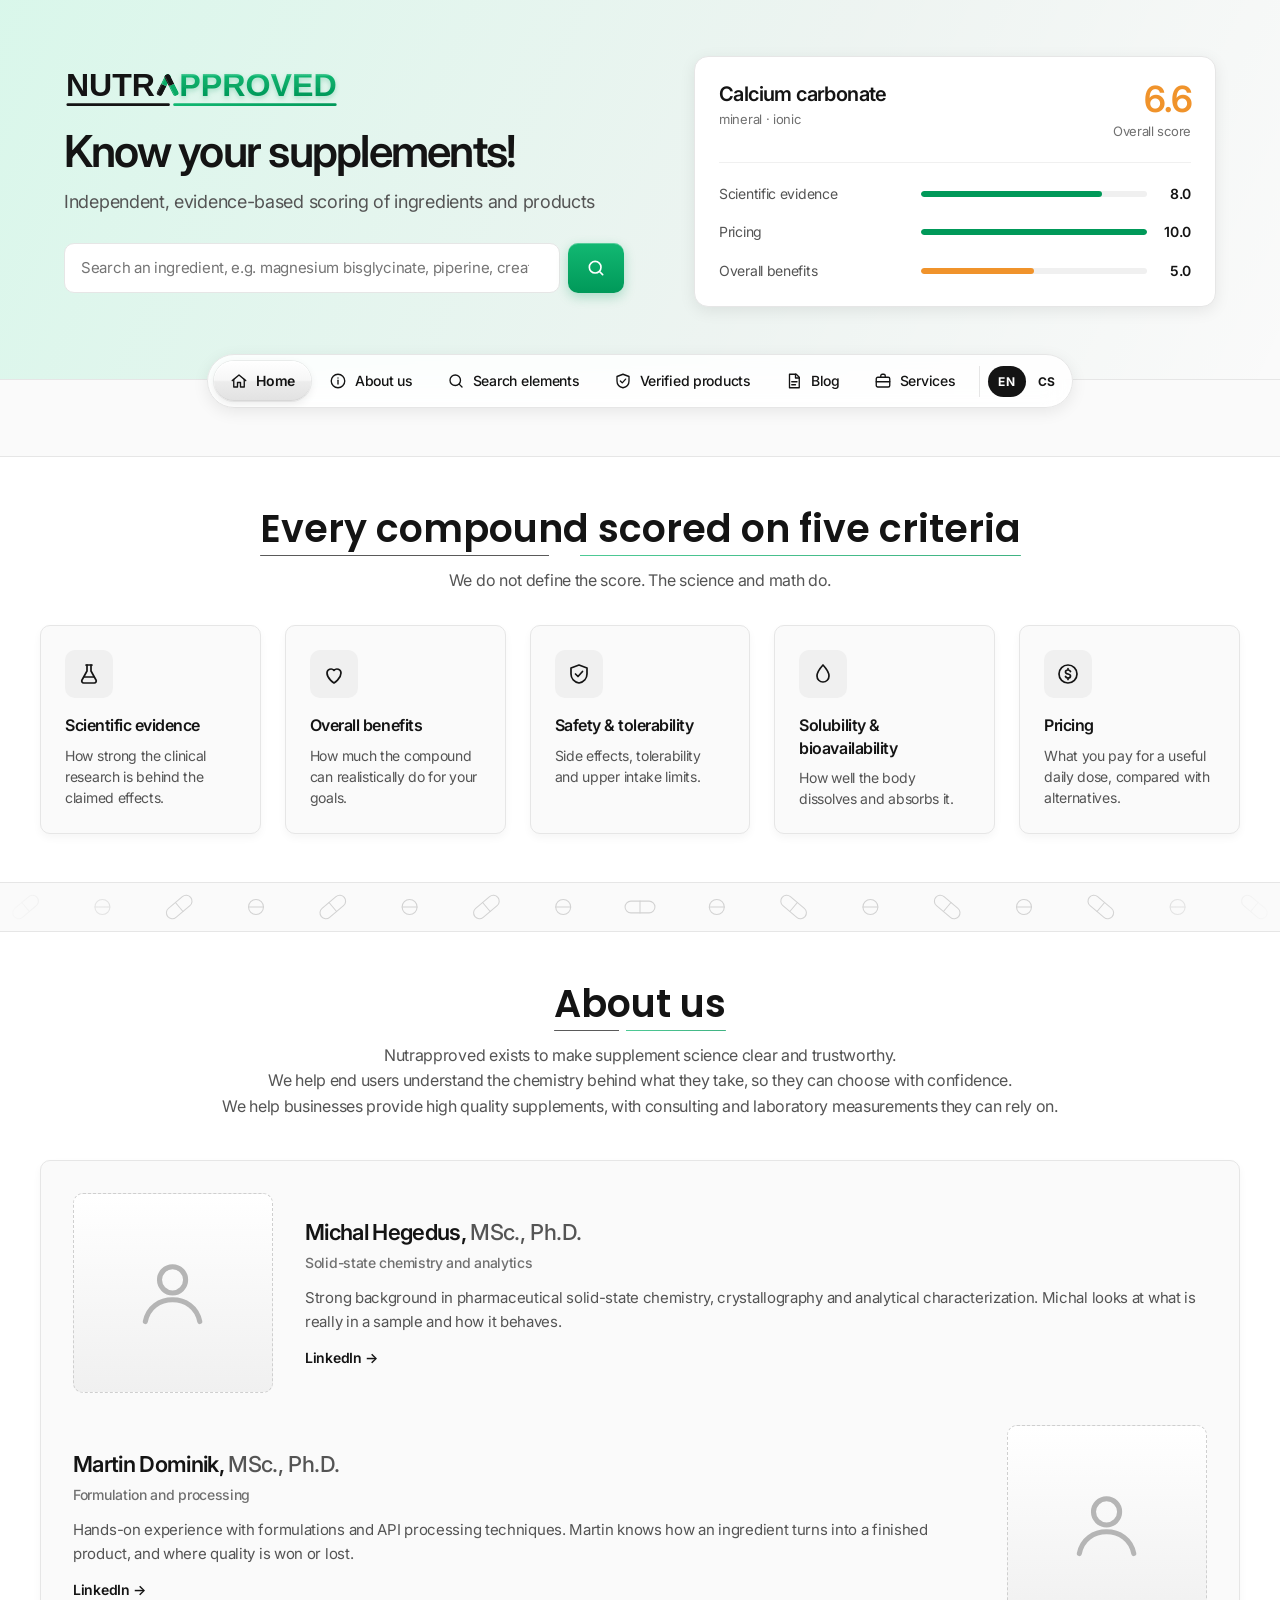
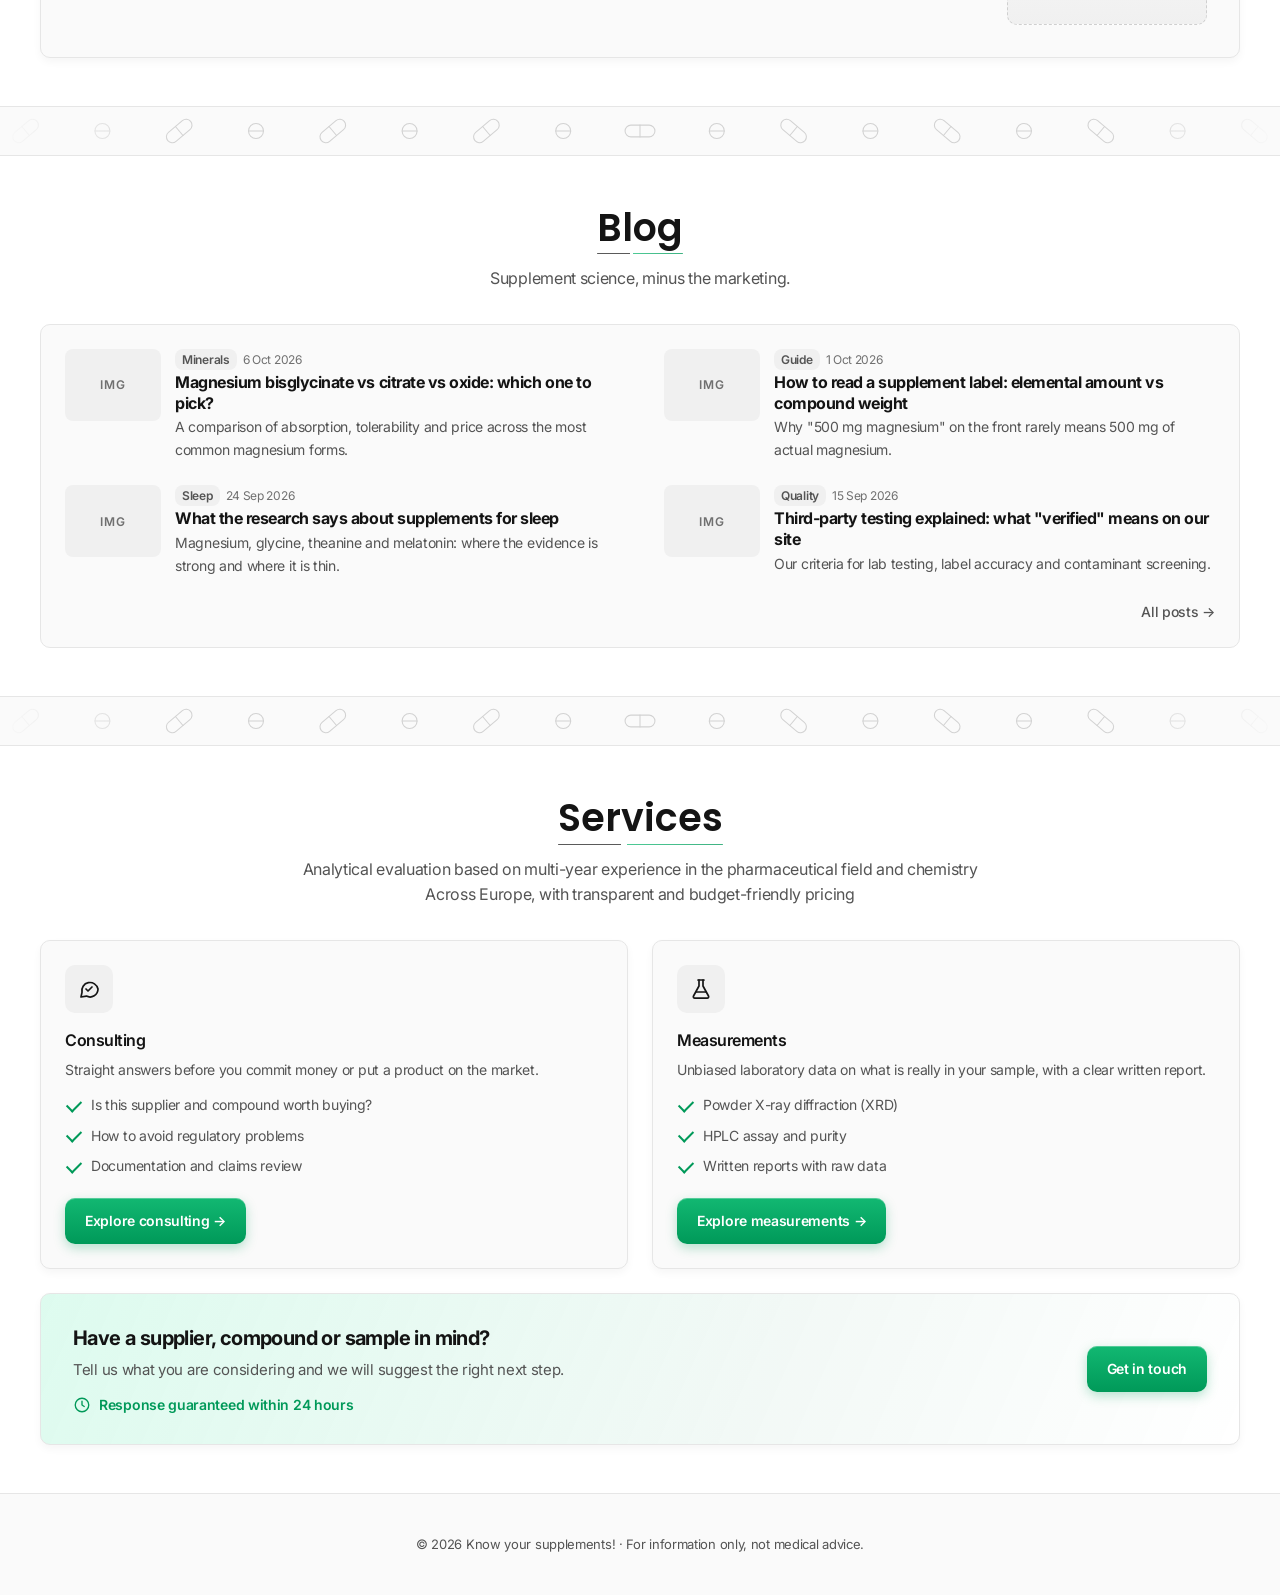
==== commit 3fc400b6: "Use magnifying-glass icon for the landing-page search button Co-Authored-By: Claude Sonnet 5.5 <nore" ====
--- a/index.html
+++ b/index.html
@@ -163,10 +163,11 @@
   .search input:focus { outline: 2px solid var(--text); outline-offset: -1px; border-color: var(--text); }
   /* The one filled green control on the page */
   .search button {
-    padding: 12px 22px; font: inherit; font-size: 14px; font-weight: 500; letter-spacing: -0.02em; color: #fff; border: 0; border-radius: var(--radius); cursor: pointer;
+    display: grid; place-items: center; padding: 0 18px; font: inherit; color: #fff; border: 0; border-radius: var(--radius); cursor: pointer;
     background: var(--grad-action); box-shadow: var(--shadow-action);
     transition: transform .2s cubic-bezier(.3,1.3,.5,1), box-shadow .2s ease, filter .2s ease;
   }
+  .search button svg { width: 20px; height: 20px; fill: none; stroke: currentColor; stroke-width: 2; stroke-linecap: round; stroke-linejoin: round; }
   .search button:hover { transform: translateY(-2px); box-shadow: var(--shadow-action-hover); filter: brightness(1.05); }
   .search button:active { transform: translateY(0) scale(.97); box-shadow: 0 1px 0 rgba(255,255,255,.2) inset, 0 2px 6px rgba(0,153,89,.3); }
   .search button:focus-visible { outline: 2px solid var(--text); outline-offset: 2px; }
@@ -230,7 +231,7 @@
     </div>
     <form class="search" id="search" action="supplement-finder/index.html" method="get">
     <input type="search" name="q" data-i18n-placeholder="search.placeholder" data-i18n-aria="search.aria" placeholder="Search an ingredient, e.g. magnesium bisglycinate, piperine, creatine…" aria-label="Search ingredients">
-    <button type="submit" data-i18n="search.button">Search</button>
+    <button type="submit" data-i18n-aria="search.button" aria-label="Search"><svg viewBox="0 0 24 24" aria-hidden="true"><circle cx="11" cy="11" r="7"/><path d="m20 20-3.5-3.5"/></svg></button>
   </form>
   </div>
   <a class="mock" id="featured" aria-busy="true" href="supplement-finder/index.html"></a>
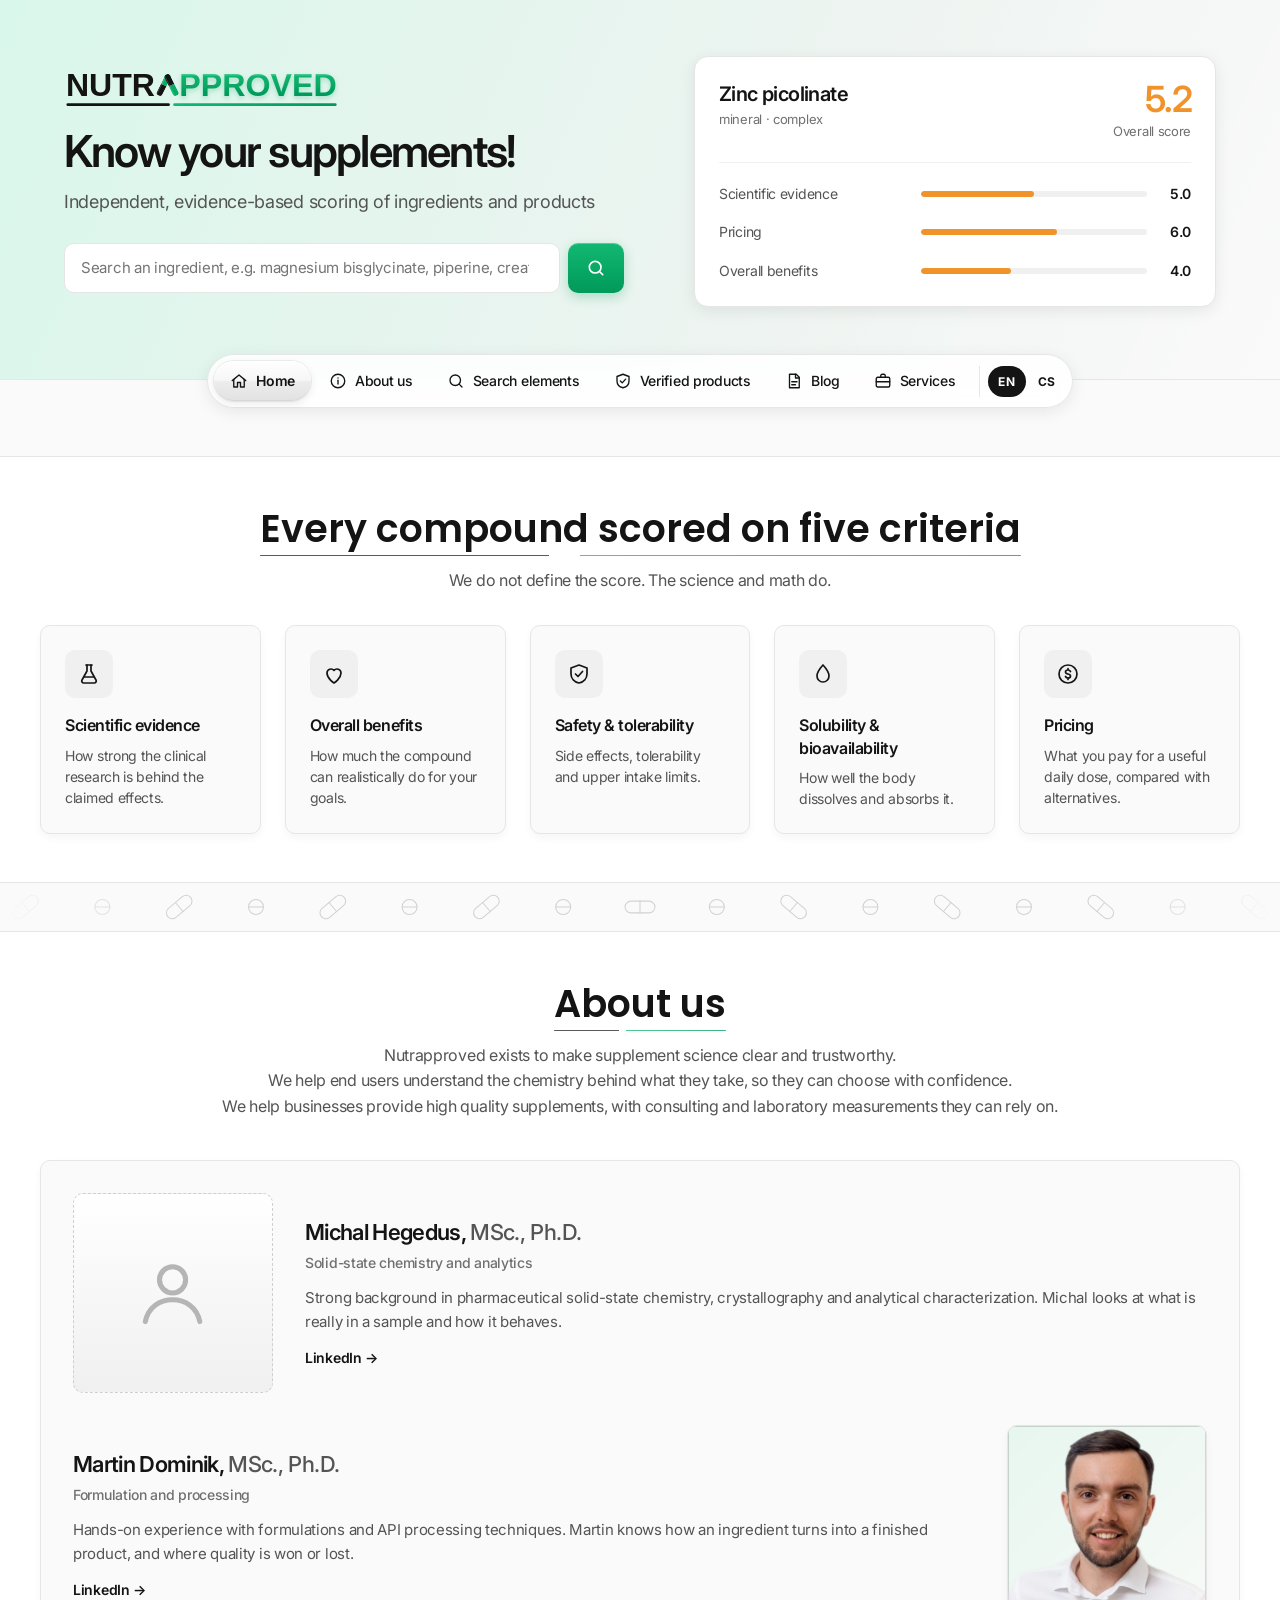
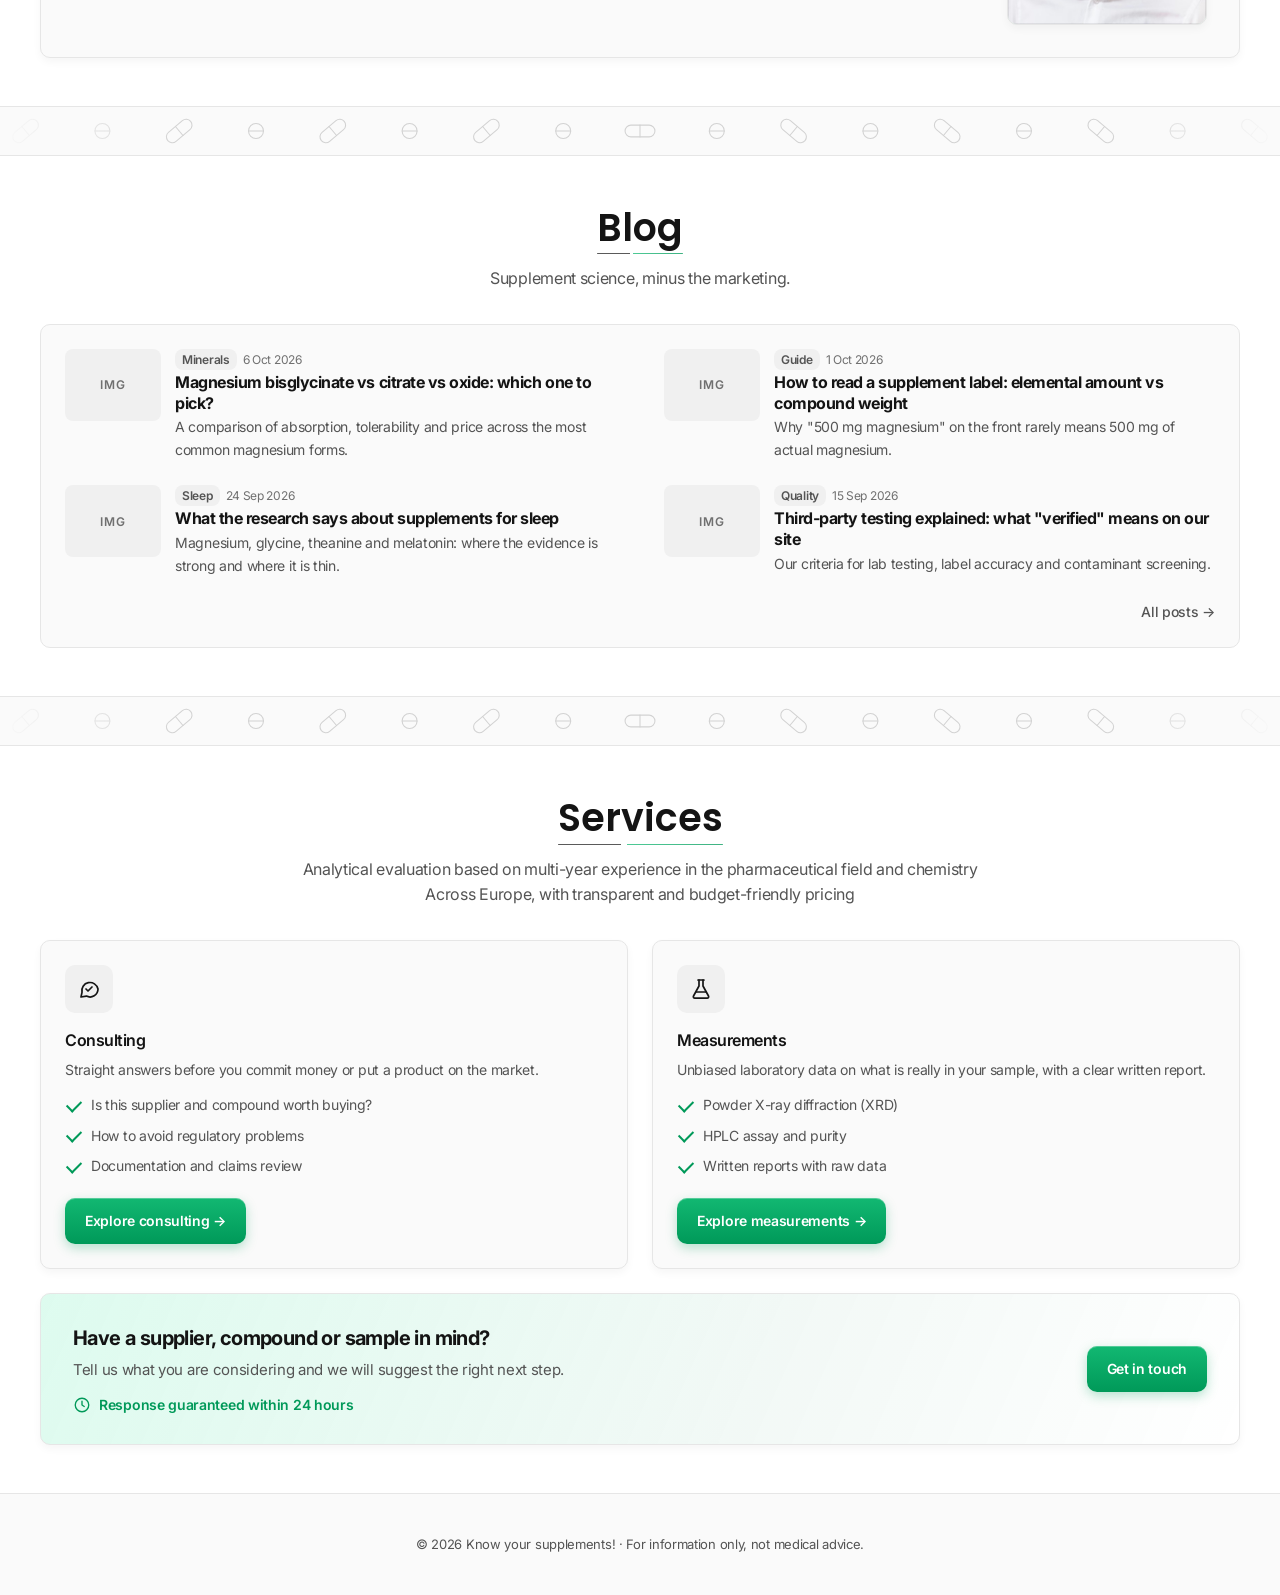
==== commit 584b2b89: "Add Martin's portrait, score card hover hint and Overall score label swell - Martin's portrait in Ab" ====
--- a/index.html
+++ b/index.html
@@ -37,7 +37,23 @@
   .home-hero .search { margin: 0; max-width: 560px; }
   .mock { background: var(--card); border: 1px solid var(--border); border-radius: 14px; box-shadow: var(--shadow-md); padding: 24px; }
   .mock { display: block; min-height: 230px; color: inherit; transition: box-shadow .2s ease; }
-  .mock:hover { box-shadow: 0 8px 24px rgba(0,0,0,.1); }
+  .mock { position: relative; transition: box-shadow .3s ease, transform .35s cubic-bezier(.2,.8,.2,1); }
+  .mock:hover { box-shadow: 0 12px 32px rgba(0,0,0,.12); transform: scale(1.03); z-index: 2; }
+  /* Hover hint: a tilted green label that overlaps the top edge of the card and shakes in */
+  .mock-cta { position: absolute; top: -14px; left: 50%; padding: 6px 14px; border-radius: 999px; background: var(--grad-action); box-shadow: var(--shadow-action); color: #fff; font-size: 13px; font-weight: 600; letter-spacing: -0.01em; white-space: nowrap; pointer-events: none;
+    opacity: 0; transform: translate(-50%, 8px) rotate(-5deg); transition: opacity .2s ease; }
+  .mock:hover .mock-cta { opacity: 1; animation: cta-in .75s cubic-bezier(.3,1.3,.5,1) both; }
+  @keyframes cta-in { /* pops in, then shakes and settles at a slight tilt */
+    0% { opacity: 0; transform: translate(-50%, 10px) rotate(-5deg) scale(.85); }
+    22% { opacity: 1; transform: translate(-50%, 0) rotate(-10deg) scale(1.06); }
+    38% { transform: translate(-50%, 0) rotate(0deg) scale(1.04); }
+    54% { transform: translate(-50%, 0) rotate(-9deg) scale(1.02); }
+    70% { transform: translate(-50%, 0) rotate(-2deg) scale(1.01); }
+    85% { transform: translate(-50%, 0) rotate(-6.5deg) scale(1); }
+    100% { opacity: 1; transform: translate(-50%, 0) rotate(-5deg) scale(1); }
+  }
+  @media (prefers-reduced-motion: reduce) { .mock:hover .mock-cta { animation: none; transform: translate(-50%, 0) rotate(-5deg); } .mock { transition: box-shadow .3s ease; } .mock:hover { transform: none; } }
+  @media (hover: none) { .mock-cta { display: none; } .mock:hover { transform: none; } }
   .mock-score strong.lo { color: #d64545; } .mock-score strong.mid { color: #f0932b; } .mock-score strong.hi { color: var(--green-700); }
   .mock-top { display: flex; justify-content: space-between; align-items: flex-start; gap: 16px; padding-bottom: 20px; border-bottom: 1px solid var(--veil); }
   .mock-top b { display: block; font-size: 20px; font-weight: 600; letter-spacing: -0.03em; line-height: 1.3; }
@@ -47,7 +63,7 @@
   .mock-score small { display: block; margin-top: 4px; }
   /* The overall score appears as the last bar finishes (~3 s): it swells ~30% and settles back to its normal size */
   .mock-score strong { transform-origin: right center; animation: score-in 1.4s cubic-bezier(.2,.7,.2,1) 2.9s both; }
-  .mock-score small { animation: fade-in .6s ease 2.9s both; }
+  .mock-score small { transform-origin: right center; animation: score-in 1.4s cubic-bezier(.2,.7,.2,1) 2.9s both; } /* same swell as the number */
   @keyframes score-in {
     0% { opacity: 0; transform: scale(.8); }
     35% { opacity: 1; transform: scale(1.3); }
@@ -117,8 +133,10 @@
   .person + .person { padding-top: 0; }
   .person--flip { grid-template-columns: 1fr 200px; }
   .person--flip .photo { order: 2; }
-  .person .photo { aspect-ratio: 1; border-radius: var(--radius); background: linear-gradient(180deg, #fff, var(--veil)); border: 1px dashed #cfcfcf; display: grid; place-items: center; }
-  .person .photo svg { width: 44%; fill: none; stroke: #b5b5b5; stroke-width: 1.4; stroke-linecap: round; }
+  .person .photo { aspect-ratio: 1; border-radius: var(--radius); overflow: hidden; background: #e7f6ef; border: 1px solid var(--border); box-shadow: var(--shadow-sm); }
+  .person .photo.empty { display: grid; place-items: center; background: linear-gradient(180deg, #fff, var(--veil)); border: 1px dashed #cfcfcf; box-shadow: none; }
+  .person .photo.empty svg { width: 44%; fill: none; stroke: #b5b5b5; stroke-width: 1.4; stroke-linecap: round; }
+  .person .photo img { display: block; width: 100%; height: 100%; object-fit: cover; }
   .person h3 { margin: 0 0 2px; font-size: 22px; font-weight: 600; letter-spacing: -0.03em; }
   .person h3 .deg { font-weight: 500; color: var(--muted); }
   .person .role { margin: 0 0 12px; font-size: 14px; font-weight: 500; color: var(--faint); }
@@ -270,7 +288,7 @@
     <p class="section-sub" data-i18n="about.intro">Nutrapproved exists to make supplement science clear and trustworthy. We help end users understand the chemistry behind what they take, so they can choose with confidence. We help businesses provide high quality supplements, with consulting and laboratory measurements they can rely on.</p>
     <div class="people">
       <article class="person">
-        <div class="photo" role="img" aria-label="Photo placeholder"><svg viewBox="0 0 24 24" aria-hidden="true"><circle cx="12" cy="8.5" r="3.6"/><path d="M4.5 20c.8-4 4-6 7.5-6s6.7 2 7.5 6"/></svg></div>
+        <div class="photo empty" role="img" aria-label="Photo placeholder"><svg viewBox="0 0 24 24" aria-hidden="true"><circle cx="12" cy="8.5" r="3.6"/><path d="M4.5 20c.8-4 4-6 7.5-6s6.7 2 7.5 6"/></svg></div>
         <div class="bio">
           <h3>Michal Hegedus, <span class="deg">MSc., Ph.D.</span></h3>
           <p class="role" data-i18n="about.mh.role">Role</p>
@@ -279,7 +297,7 @@
         </div>
       </article>
       <article class="person person--flip">
-        <div class="photo" role="img" aria-label="Photo placeholder"><svg viewBox="0 0 24 24" aria-hidden="true"><circle cx="12" cy="8.5" r="3.6"/><path d="M4.5 20c.8-4 4-6 7.5-6s6.7 2 7.5 6"/></svg></div>
+        <div class="photo"><img src="assets/people/martin-dominik.jpg" alt="Martin Dominik" width="640" height="640" loading="lazy"></div>
         <div class="bio">
           <h3>Martin Dominik, <span class="deg">MSc., Ph.D.</span></h3>
           <p class="role" data-i18n="about.md.role">Role</p>
